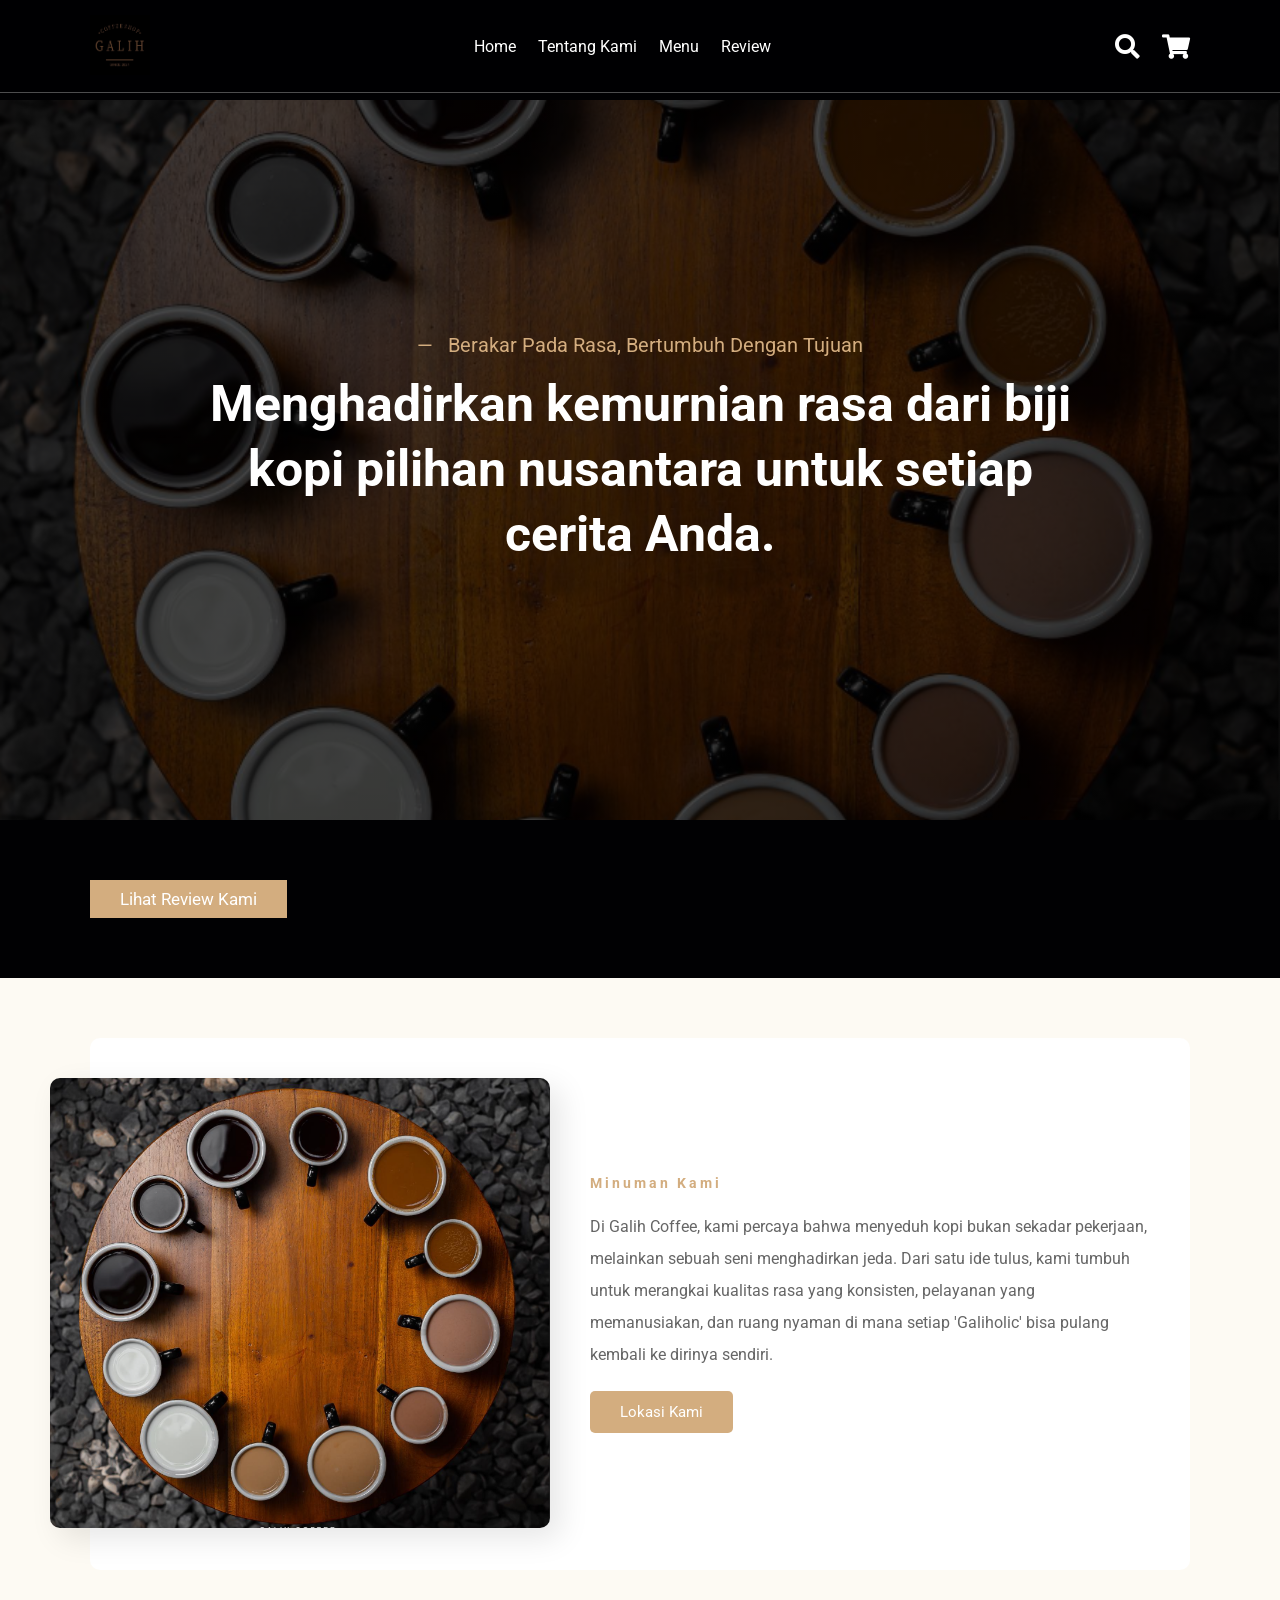
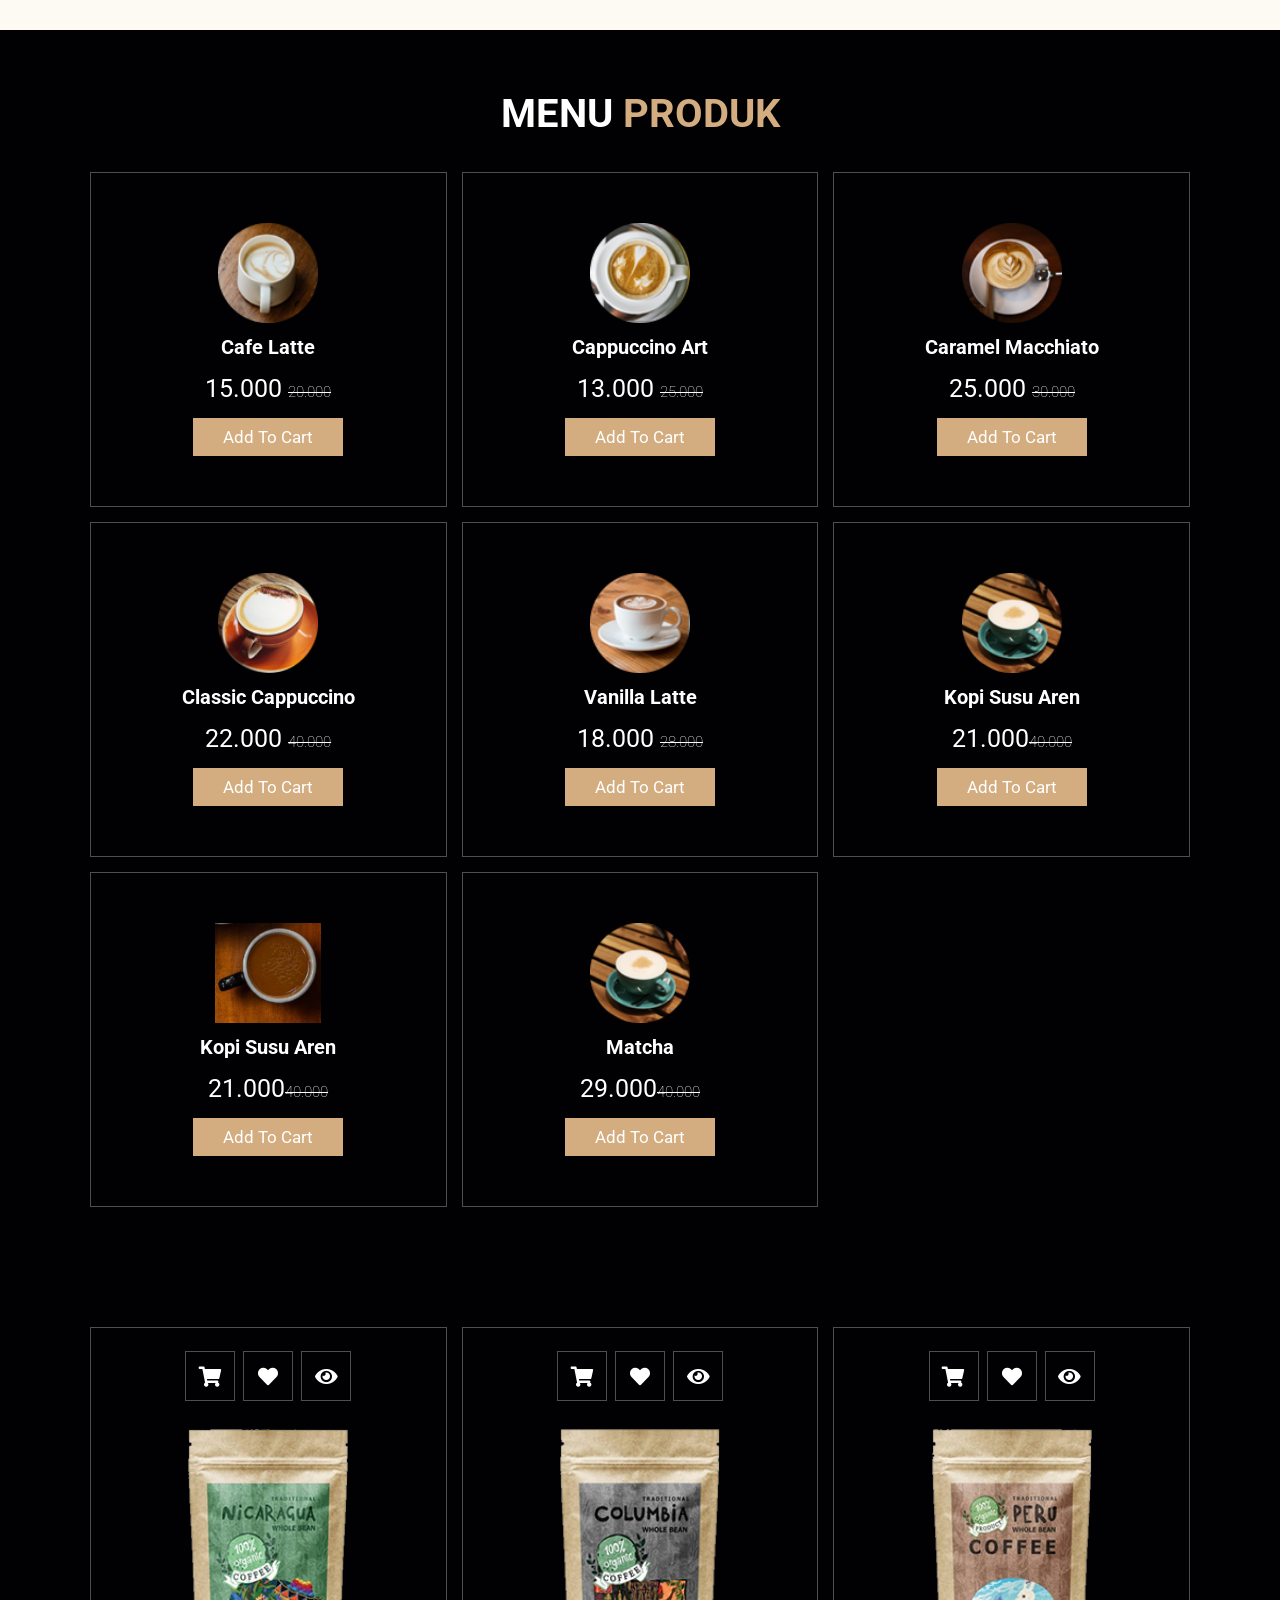
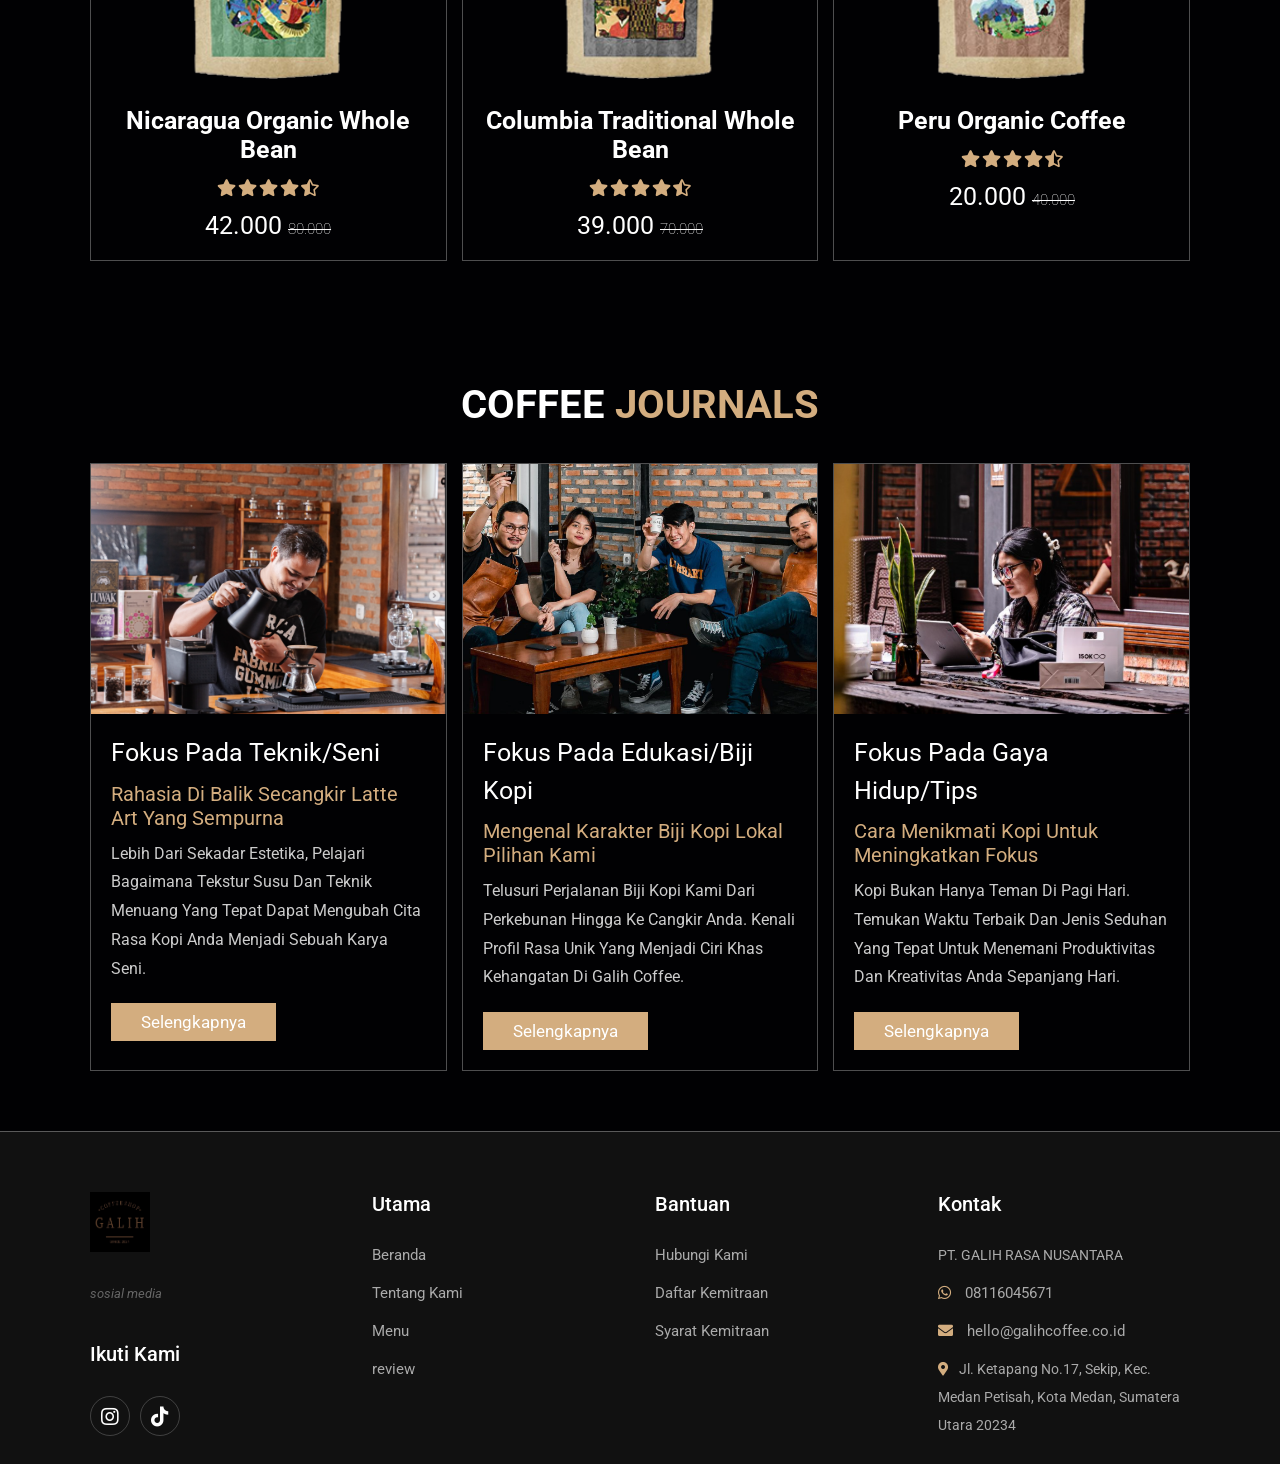
==== menu.html @ 654a6ebc "membuat website kopi galih" ====
<!doctype html>
<html lang="en">
<head>
    <meta charset="UTF-8" />
    <meta name="viewport" content="width=device-width, initial-scale=1.0" />
    <title>Menu Kami - Galih Coffee</title>
    <link rel="stylesheet" href="https://cdnjs.cloudflare.com/ajax/libs/font-awesome/5.15.4/css/all.min.css" />
    <link rel="stylesheet" href="css/style.css" />
</head>
<body>
    <header class="header">
        <a href="index.html" class="logo"><img src="img/menu/logo2.jpg" alt="" /></a>
        <nav class="navbar">
            <a href="index.html">Home</a>
            <a href="tentang-kami.html">Tentang kami</a>
            <a href="menu.html">menu</a>
            <a href="review.html">review</a>
        </nav>
      <div class="icons">
        <div class="fas fa-search" id="search-btn"></div>
        <div class="fas fa-shopping-cart" id="cart-btn"></div>
        <div class="fas fa-bars" id="menu-btn"></div>
      </div>

      <div class="search-form">
        <input type="search" id="search-box" placeholder="search here..." />
        <label for="search-box" class="fas fa-search"></label>
      </div>

      <div class="cart-items-container">
        <div class="cart-item">
          <span class="fas fa-times"></span>
          <img src="img/menu/menu-1.png" alt="" />
          <div class="content">
            <h3>Cafe Latte</h3>
            <div class="price">15.000</div>
          </div>
        </div>
        <div class="cart-item">
          <span class="fas fa-times"></span>
          <img src="img/menu/menu-2.png" alt="" />
          <div class="content">
            <h3>Cappuccino Art</h3>
            <div class="price">13.000</div>
          </div>
        </div>
        <div class="cart-item">
          <span class="fas fa-times"></span>
          <img src="img/menu/menu-3.png" alt="" />
          <div class="content">
            <h3>Caramel Macchiato</h3>
            <div class="price">25.000</div>
          </div>
        </div>
        <div class="cart-item">
          <span class="fas fa-times"></span>
          <img src="img/menu/menu-4.png" alt="" />
          <div class="content">
            <h3>Classic Cappuccino</h3>
            <div class="price">22.000</div>
          </div>
        </div>
        <a href="#" class="btn">checkout now</a>
      </div>
    </header>
    </header>
    

    <main style="padding-top: 10rem;">
      <section class="about-hero" style="background: linear-gradient(rgba(0,0,0,0.7), rgba(0,0,0,0.7)), url('img/menu/gambar9.png') no-repeat;">
      <div class="content">
      <h3 class="sub-heading"><span>—</span> Berakar pada Rasa, Bertumbuh dengan Tujuan</h3>
      <h1 class="main-heading">Menghadirkan kemurnian rasa dari biji kopi pilihan nusantara untuk setiap cerita Anda.</h1>
      </div>
      </section>
      <section class="about-philosophy" id="about">
          <a href="review.html" class="btn">lihat Review Kami</a>
      </section>
      <section class="see-goodness">
        <div class="row">
          <div class="image-container">
            <img src="img/menu/gambar9.png" alt="Our Story" />
          </div>

          <div class="content">
            <h3 class="story-title">Minuman kami</h3>
            <h1 class="main-title"></h1>
            <p>Di Galih Coffee, kami percaya bahwa menyeduh kopi bukan sekadar pekerjaan, melainkan sebuah seni menghadirkan jeda. Dari satu ide tulus, kami tumbuh untuk merangkai kualitas rasa yang konsisten, pelayanan yang memanusiakan, dan ruang nyaman di mana setiap 'Galiholic' bisa pulang kembali ke dirinya sendiri.</p>
            <a href="review.html" class="btn-clean">lokasi kami</a>
          </div>
        </div>
      </section>

    <section class="menu" id="menu">
        <h1 class="heading">menu <span>produk</span></h1>
        <div class="box-container"></div>
        <div class="box-container">
        <div class="box">
          <img src="img/menu/menu-1.png" alt="" />
          <h3>Cafe Latte</h3>
          <div class="price">15.000 <span>20.000</span></div>
          <a href="#" class="btn">add to cart</a>
        </div>

        <div class="box">
          <img src="img/menu/menu-2.png" alt="" />
          <h3>Cappuccino Art</h3>
          <div class="price">13.000 <span>25.000</span></div>
          <a href="#" class="btn">add to cart</a>
        </div>

        <div class="box">
          <img src="img/menu/menu-3.png" alt="" />
          <h3>Caramel Macchiato</h3>
          <div class="price">25.000 <span>30.000</span></div>
          <a href="#" class="btn">add to cart</a>
        </div>

        <div class="box">
          <img src="img/menu/menu-4.png" alt="" />
          <h3>Classic Cappuccino</h3>
          <div class="price">22.000 <span>40.000</span></div>
          <a href="#" class="btn">add to cart</a>
        </div>

        <div class="box">
          <img src="img/menu/menu-5.png" alt="" />
          <h3>Vanilla Latte</h3>
          <div class="price">18.000 <span>28.000</span></div>
          <a href="#" class="btn">add to cart</a>
        </div>

        <div class="box">
          <img src="img/menu/menu-6.png" alt="" />
          <h3>Kopi Susu Aren</h3>
          <div class="price">21.000<span>40.000</span></div>
          <a href="#" class="btn">add to cart</a>
        </div>

        <div class="box">
          <img src="img/menu/menu-7.png" alt="" />
          <h3>Kopi Susu Aren</h3>
          <div class="price">21.000<span>40.000</span></div>
          <a href="#" class="btn">add to cart</a>
        </div>

        <div class="box">
          <img src="img/menu/menu-6.png" alt="" />
          <h3>Matcha</h3>
          <div class="price">29.000<span>40.000</span></div>
          <a href="#" class="btn">add to cart</a>
        </div>
      </section>

      <section class="products" id="products">
            <div class="box-container"></div>
            <div class="box-container">
        <div class="box">
          <div class="icons">
            <a href="#" class="fas fa-shopping-cart"></a>
            <a href="#" class="fas fa-heart"></a>
            <a href="#" class="fas fa-eye"></a>
          </div>
          <div class="image">
            <img src="img/menu/product-1.png" alt="" />
          </div>
          <div class="content">
            <h3>Nicaragua Organic Whole Bean</h3>
            <div class="stars">
              <i class="fas fa-star"></i>
              <i class="fas fa-star"></i>
              <i class="fas fa-star"></i>
              <i class="fas fa-star"></i>
              <i class="fas fa-star-half-alt"></i>
            </div>
            <div class="price">42.000 <span>80.000</span></div>
          </div>
        </div>

        <div class="box">
          <div class="icons">
            <a href="#" class="fas fa-shopping-cart"></a>
            <a href="#" class="fas fa-heart"></a>
            <a href="#" class="fas fa-eye"></a>
          </div>
          <div class="image">
            <img src="img/menu/product-2.png" alt="" />
          </div>
          <div class="content">
            <h3>Columbia Traditional Whole Bean</h3>
            <div class="stars">
              <i class="fas fa-star"></i>
              <i class="fas fa-star"></i>
              <i class="fas fa-star"></i>
              <i class="fas fa-star"></i>
              <i class="fas fa-star-half-alt"></i>
            </div>
            <div class="price">39.000 <span>70.000</span></div>
          </div>
        </div>

        <div class="box">
          <div class="icons">
            <a href="#" class="fas fa-shopping-cart"></a>
            <a href="#" class="fas fa-heart"></a>
            <a href="#" class="fas fa-eye"></a>
          </div>
          <div class="image">
            <img src="img/menu/product-3.png" alt="" />
          </div>
          <div class="content">
            <h3>Peru Organic Coffee</h3>
            <div class="stars">
              <i class="fas fa-star"></i>
              <i class="fas fa-star"></i>
              <i class="fas fa-star"></i>
              <i class="fas fa-star"></i>
              <i class="fas fa-star-half-alt"></i>
            </div>
            <div class="price">20.000 <span>40.000</span></div>
          </div>
        </div>
      </div>        
    </section>

  <section class="blogs" id="blogs">
      <h1 class="heading">Coffee <span>Journals </span></h1>
      <div class="box-container">
        <div class="box">
          <div class="image">
            <img src="img/menu/blog-5.png" alt="" />
          </div>
          <div class="content">
            <a href="#" class="title">Fokus pada Teknik/Seni</a>
            <span>Rahasia di Balik Secangkir Latte Art yang Sempurna</span>
            <p>
              Lebih dari sekadar estetika, pelajari bagaimana tekstur susu dan teknik menuang yang
               tepat dapat mengubah cita rasa kopi Anda menjadi sebuah karya seni.</p>
            <a href="https://www.instagram.com/p/DBAhrgqvA8q/?utm_source=ig_web_copy_link&igsh=MzRlODBiNWFlZA==" class="btn">selengkapnya</a>
          </div>
        </div>

        <div class="box">
          <div class="image">
            <img src="img/menu/blog-4.png" alt="" />
          </div>
          <div class="content">
            <a href="#" class="title">Fokus pada Edukasi/Biji Kopi</a>
            <span>Mengenal Karakter Biji Kopi Lokal Pilihan Kami</span>
            <p>
             Telusuri perjalanan biji kopi kami dari perkebunan hingga ke cangkir Anda.
              Kenali profil rasa unik yang menjadi ciri khas kehangatan di Galih Coffee.</p>
            <a href="https://www.instagram.com/p/Ch9QhoRL3KX/?utm_source=ig_web_copy_link&igsh=MzRlODBiNWFlZA==" class="btn">selengkapnya</a>
          </div>
        </div>
        
        <div class="box">
          <div class="image">
            <img src="img/menu/blog-6.png" alt="" />
          </div>
          <div class="content">
            <a href="#" class="title">Fokus pada Gaya Hidup/Tips</a>
            <span>Cara Menikmati Kopi untuk Meningkatkan Fokus</span>
            <p>
              Kopi bukan hanya teman di pagi hari. Temukan waktu terbaik dan jenis seduhan yang 
              tepat untuk menemani produktivitas dan kreativitas Anda sepanjang hari.</p>
            <a href="https://www.instagram.com/p/DEZg0u7BRVT/?utm_source=ig_web_copy_link&igsh=MzRlODBiNWFlZA==" class="btn">selengkapnya</a>
          </div>
        </div>
      </div>
    </section>
    </main>

<footer class="footer-new">
    <div class="box-container">
        <div class="box main-info">
            <a href="index.html" class="logo">
                <img src="img/menu/logo2.jpg" alt="Logo">
            </a>
            <p class="tagline">sosial media</p>
            <h3>Ikuti Kami</h3>
            <div class="share">
                <a href="https://www.instagram.com/galihcoffee?utm_source=ig_web_button_share_sheet&igsh=ZDNlZDc0MzIxNw==" class="fab fa-instagram"></a>
                <a href="#" class="fab fa-tiktok"></a>
            </div>
        </div>

        <div class="box">
            <h3>Utama</h3>
            <a href="index.html">Beranda</a>
            <a href="tentang-kami.html">Tentang Kami</a>
            <a href="menu.html">Menu</a>
            <a href="review.html">review</a>
        </div>

        <div class="box">
            <h3>Bantuan</h3>
            <a href="#">Hubungi Kami</a>
            <a href="#">Daftar Kemitraan</a>
            <a href="#">Syarat Kemitraan</a>
        </div>

        <div class="box contact-info">
            <h3>Kontak</h3>
            <p>PT. GALIH RASA NUSANTARA</p>
            <a href="https://wa.me/6281128512545"><i class="fab fa-whatsapp"></i> 08116045671</a>
            <a href="mailto:hello@galihcoffee.co.id"><i class="fas fa-envelope"></i> hello@galihcoffee.co.id</a>
            <p><i class="fas fa-map-marker-alt"></i>Jl. Ketapang No.17, Sekip, Kec. Medan Petisah, Kota Medan, Sumatera Utara 20234</p>
        </div>
    </div>
    <script src="https://cdn.jsdelivr.net/npm/swiper@11/swiper-bundle.min.js"></script>
    <script src="js/script.js"></script>
</body>
</html>
---- css/style.css ----
@import url("https://fonts.googleapis.com/css2?family=Roboto:wght@100;300;400;500;700&display=swap");

:root {
  --main-color: #d3ad7f;
  --black: #13131a;
  --bg: #010103;
  --border: 0.1rem solid rgba(255, 255, 255, 0.3);
}

* {
  font-family: "Roboto", sans-serif;
  margin: 0;
  padding: 0;
  box-sizing: border-box;
  outline: none;
  border: none;
  text-decoration: none;
  text-transform: capitalize;
  transition: 0.2s linear;
}

html {
  font-size: 62.5%;
  overflow-x: hidden;
  scroll-padding-top: 9rem;
  scroll-behavior: smooth;
}

html::-webkit-scrollbar {
  width: 0.8rem;
}

html::-webkit-scrollbar-track {
  background: transparent;
}

html::-webkit-scrollbar-thumb {
  background: #fff;
  border-radius: 5rem;
}

body {
  background: var(--bg);
}

section {
  padding: 2rem 7%;
}

.heading {
  text-align: center;
  color: #fff;
  text-transform: uppercase;
  padding-bottom: 3.5rem;
  font-size: 4rem;
}

.heading span {
  color: var(--main-color);
  text-transform: uppercase;
}

.btn {
  margin-top: 1rem;
  display: inline-block;
  padding: 0.9rem 3rem;
  font-size: 1.7rem;
  color: #fff;
  background: var(--main-color);
  cursor: pointer;
}

.btn:hover {
  letter-spacing: 0.2rem;
}

.header {
  background: var(--bg);
  display: flex;
  align-items: center;
  justify-content: space-between;
  padding: 1.5rem 7%;
  border-bottom: var(--border);
  position: fixed;
  top: 0;
  left: 0;
  right: 0;
  z-index: 1000;
}

.header .logo img {
  height: 6rem;
}

.header .navbar a {
  margin: 0 1rem;
  font-size: 1.6rem;
  color: #fff;
}

.header .navbar a:hover {
  color: var(--main-color);
  border-bottom: 0.1rem solid var(--main-color);
  padding-bottom: 0.5rem;
}

.header .icons div {
  color: #fff;
  cursor: pointer;
  font-size: 2.5rem;
  margin-left: 2rem;
}

.header .icons div:hover {
  color: var(--main-color);
}

#menu-btn {
  display: none;
}


.header {
    background: var(--bg);
    display: flex;
    align-items: center;
    justify-content: space-between;
    padding: 1.5rem 7%;
    border-bottom: var(--border);
    position: fixed;
    top: 0;
    left: 0;
    right: 0;
    z-index: 1000;
    transition: top 0.4s ease-in-out;
    backdrop-filter: blur(10px); 
    background: rgba(1, 1, 3, 0.8); 
  }

.header.hide {
    top: -12rem; 
}

.header .search-form {
  position: absolute;
  top: 115%;
  right: 7%;
  background: #fff;
  width: 50rem;
  height: 5rem;
  display: flex;
  align-items: center;
  transform: scaleY(0);
  transform-origin: top;
}


.header .search-form.active {
  transform: scaleY(1);
}

.header .search-form input {
  height: 100%;
  width: 100%;
  font-size: 1.6rem;
  color: var(--black);
  padding: 1rem;
  text-transform: none;
}

.header .search-form label {
  cursor: pointer;
  font-size: 2.2rem;
  margin-right: 1.5rem;
  color: var(--black);
}

.header .search-form label:hover {
  color: var(--main-color);
}

.header .cart-items-container {
  position: absolute;
  top: 100%;
  right: -100%;
  height: calc(100vh - 9.5rem);
  width: 35rem;
  background: #fff;
  padding: 0 1.5rem;
}

.header .cart-items-container.active {
  right: 0;
}

.header .cart-items-container .cart-item {
  position: relative;
  margin: 2rem 0;
  display: flex;
  align-items: center;
  gap: 1.5rem;
}

.header .cart-items-container .cart-item .fa-times {
  position: absolute;
  top: 1rem;
  right: 1rem;
  font-size: 2rem;
  cursor: pointer;
  color: var(--black);
}

.header .cart-items-container .cart-item .fa-times:hover {
  color: var(--main-color);
}

.header .cart-items-container .cart-item img {
  height: 7rem;
}

.header .cart-items-container .cart-item .content h3 {
  font-size: 2rem;
  color: var(--black);
  padding-bottom: 0.5rem;
}

.header .cart-items-container .cart-item .content .price {
  font-size: 1.5rem;
  color: var(--main-color);
}

.header .cart-items-container .btn {
  width: 100%;
  text-align: center;
}

.home {
  min-height: 50vh;
  display: flex;
  align-items: center;
  background: url(../img/menu/home-img.jpeg) no-repeat;
  background-size: cover;
  background-position: center;
}


.home {
    padding: 0;
}

.home .slide {
    min-height: 100vh;
    display: flex;
    align-items: center;
    background-size: cover !important;
    background-position: center !important;
    padding: 2rem 7%;
}

/* Pengaturan Slider Home */
.home {
  padding: 0;
}

.home .home-slider .slide {
  min-height: 100vh;
  display: flex;
  align-items: center;
  background-size: cover !important;
  background-position: center !important;
  padding: 2rem 7%;
}

.home .home-slider .slide .content {
  max-width: 80rem;
}

.home .home-slider .slide .content h3 {
  font-size: 3rem;
  color: #fff;
  text-transform: uppercase;
}

.home .home-slider .slide .content p {
  font-size: 2rem;
  color: #eee;
  padding: 1rem 0;
  line-height: 1.8;
}

/* Mengatur warna dot navigasi di bawah agar terlihat */
.swiper-pagination-bullet {
  background: #fff;
  height: 1.5rem;
  width: 1.5rem;
}

.swiper-pagination-bullet-active {
  background: var(--main-color);
}


.home .slide .content {
    max-width: 60rem;
}

/* Mengatur warna dot navigasi agar sesuai tema emas kamu */
.swiper-pagination-bullet {
    background: #fff;
    opacity: 1;
}
.swiper-pagination-bullet-active {
    background: var(--main-color);
}


.home .content {
  max-width: 60rem;
}

.home .content h3 {
  font-size: 6rem;
  text-transform: uppercase;
  color: #fff;
}

.home .content p {
  font-size: 2rem;
  font-weight: lighter;
  line-height: 1.8;
  padding: 1rem 0;
  color: #eee;
}

.about .row {
  display: flex;
  align-items: center;
  background: var(--black);
  flex-wrap: wrap;
}

.about .row .image {
  flex: 1 1 45rem;
}

/* --- Tambahan Gaya untuk Halaman Tentang Kami (Hero Section) --- */

.about-hero {
    min-height: 80vh; 
    display: flex;
    align-items: center;
    justify-content: center;
    text-align: center;
    background-size: cover !important;
    background-position: center !important; 
    padding: 0 7%;
}

.about-hero .content {
    max-width: 90rem; 
}

.about-hero .content .sub-heading {
    font-size: 2rem;
    color: var(--main-color); 
    text-transform: capitalize;
    font-weight: 400;
    margin-bottom: 1.5rem;
}

.about-hero .content .sub-heading span {
    margin-right: 1rem;
}

.about-hero .content .main-heading {
    font-size: 5rem;
    color: #fff;
    line-height: 1.3;
    text-transform: none; 
    font-weight: 700;
}

/* Penyesuaian agar section filosofi di bawahnya tidak terlalu mepet header */
.about-philosophy {
    padding-top: 5rem;
}

/* --- Responsif untuk HP --- */
@media (max-width: 768px) {
    .about-hero {
        min-height: 60vh;
    }
    
    .about-hero .content .main-heading {
        font-size: 3.5rem;
    }
}

.about .row .image img {
  width: 100%;
}
.about .row .content {
  flex: 1 1 45rem;
  padding: 2rem;
}

.about .row .content h3 {
  font-size: 3rem;
  color: #fff;
}

.about .row .content p {
  font-size: 1.6rem;
  color: #ccc;
  padding: 1rem 0;
  line-height: 1.8;
}

.menu .box-container {
  display: grid;
  grid-template-columns: repeat(auto-fit, minmax(30rem, 1fr));
  gap: 1.5rem;
}

.menu .box-container .box {
  padding: 5rem;
  text-align: center;
  border: var(--border);
}

.menu .box-container .box img {
  height: 10rem;
}

.menu .box-container .box h3 {
  color: #fff;
  font-size: 2rem;
  padding: 1rem 0;
}

.menu .box-container .box .price {
  color: #fff;
  font-size: 2.5rem;
  padding: 0.5rem 0;
}

.menu .box-container .box .price span {
  font-size: 1.5rem;
  text-decoration: line-through;
  font-weight: lighter;
}

.menu .box-container .box:hover {
  background: #fff;
}

.menu .box-container .box:hover > * {
  color: var(--black);
}

.products .box-container {
  display: grid;
  grid-template-columns: repeat(auto-fit, minmax(30rem, 1fr));
  gap: 1.5rem;
}

.products .box-container .box {
  text-align: center;
  border: var(--border);
  padding: 2rem;
}

.products .box-container .box .icons a {
  height: 5rem;
  width: 5rem;
  line-height: 5rem;
  font-size: 2rem;
  border: var(--border);
  color: #fff;
  margin: 0.3rem;
}

.products .box-container .box .icons a:hover {
  background: var(--main-color);
}

.products .box-container .box .image {
  padding: 2.5rem 0;
}

.products .box-container .box .image img {
  height: 25rem;
}

.products .box-container .box .content h3 {
  color: #fff;
  font-size: 2.5rem;
}

.products .box-container .box .content .stars {
  padding: 1.5rem;
}

.products .box-container .box .content .stars i {
  font-size: 1.7rem;
  color: var(--main-color);
}

.products .box-container .box .content .price {
  color: #fff;
  font-size: 2.5rem;
}

.products .box-container .box .content .price span {
  text-decoration: line-through;
  font-weight: lighter;
  font-size: 1.5rem;
}

.review .box-container {
  display: grid;
  grid-template-columns: repeat(auto-fit, minmax(30rem, 1fr));
  gap: 1.5rem;
}

.review .box-container .box {
  border: var(--border);
  text-align: center;
  padding: 3rem 2rem;
}

.review .box-container .box p {
  font-size: 1.5rem;
  line-height: 1.8;
  color: #ccc;
  padding: 2rem 0;
}

.review .box-container .box .user {
  height: 7rem;
  width: 7rem;
  border-radius: 50%;
  object-fit: cover;
}

.review .box-container .box h3 {
  padding: 1rem 0;
  font-size: 2rem;
  color: #fff;
}

.review .box-container .box .stars i {
  font-size: 1.5rem;
  color: var(--main-color);
}

.contact .row {
  display: flex;
  background: var(--black);
  flex-wrap: wrap;
  gap: 1rem;
}

.contact .row .map {
  flex: 1 1 45rem;
  width: 100%;
  object-fit: cover;
}

.contact .row form {
  flex: 1 1 45rem;
  padding: 5rem 2rem;
  text-align: center;
}

.contact .row form h3 {
  text-transform: uppercase;
  font-size: 3.5rem;
  color: #fff;
}

.contact .row form .inputBox {
  display: flex;
  align-items: center;
  margin-top: 2rem;
  margin-bottom: 2rem;
  background: var(--bg);
  border: var(--border);
}

.contact .row form .inputBox span {
  color: #fff;
  font-size: 2rem;
  padding-left: 2rem;
}

.contact .row form .inputBox input {
  width: 100%;
  padding: 2rem;
  font-size: 1.7rem;
  color: #fff;
  text-transform: none;
  background: none;
}

.blogs .box-container {
  display: grid;
  grid-template-columns: repeat(auto-fit, minmax(30rem, 1fr));
  gap: 1.5rem;
}

.blogs .box-container .box {
  border: var(--border);
}

.blogs .box-container .box .image {
  height: 25rem;
  overflow: hidden;
  width: 100%;
}

.blogs .box-container .box .image img {
  height: 100%;
  object-fit: cover;
  width: 100%;
}

.blogs .box-container .box:hover .image img {
  transform: scale(1.2);
}

.blogs .box-container .box .content {
  padding: 2rem;
}

.blogs .box-container .box .content .title {
  font-size: 2.5rem;
  line-height: 1.5;
  color: #fff;
}

.blogs .box-container .box .content .title:hover {
  color: var(--main-color);
}

.blogs .box-container .box .content span {
  color: var(--main-color);
  display: block;
  padding-top: 1rem;
  font-size: 2rem;
}

.blogs .box-container .box .content p {
  font-size: 1.6rem;
  line-height: 1.8;
  color: #ccc;
  padding: 1rem 0;
}

.footer {
  background: var(--black);
  text-align: center;
}
/* --- Footer Baru Galih Coffee --- */

.footer-new {
  background: #111; 
  padding: 5rem 7% 2rem;
  border-top: 0.1rem solid rgba(255, 255, 255, 0.1);
}

.footer-new .box-container {
  display: grid;
  grid-template-columns: repeat(auto-fit, minmax(20rem, 1fr)); 
  gap: 3rem;
  align-items: start;
}

/* Styling Judul Kolom */
.footer-new .box h3 {
  font-size: 2rem;
  color: #fff;
  padding: 1rem 0 2rem;
  text-transform: capitalize;
  font-weight: 500;
}

/* Styling Link Navigasi */
.footer-new .box a {
  display: block;
  font-size: 1.5rem;
  color: #aaa; 
  padding: 1rem 0;
  text-transform: none; 
  transition: 0.3s ease;
}

.footer-new .box a:hover {
  color: var(--main-color);
  padding-left: 0.5rem; 
}

/* Styling Teks Paragraf */
.footer-new .box p {
  font-size: 1.4rem;
  color: #aaa;
  line-height: 2;
  padding: 0.5rem 0;
  text-transform: none;
}

/* Bagian Logo & Social Media */
.footer-new .main-info .logo img {
  height: 6rem;
  margin-bottom: 1rem;
}

.footer-new .main-info .tagline {
  font-style: italic;
  margin-bottom: 2rem;
  color: #666;
  font-size: 1.3rem;
}

.footer-new .main-info .share {
  display: flex;
  gap: 1rem;
  margin-top: 1rem;
}

.footer-new .main-info .share a {
  height: 4rem;
  width: 4rem;
  line-height: 4rem;
  font-size: 2rem;
  color: #fff;
  border: 0.1rem solid rgba(255, 255, 255, 0.2);
  text-align: center;
  border-radius: 50%;
  padding: 0; 
}

.footer-new .main-info .share a:hover {
  background: var(--main-color);
  border-color: var(--main-color);
  color: #fff;
  padding-left: 0; 
}

/* Info Kontak */
.footer-new .contact-info i {
  color: var(--main-color);
  margin-right: 1rem;
}

/* Bagian Credit/Copyright */
.footer-new .credit {
  text-align: center;
  margin-top: 5rem;
  padding-top: 2.5rem;
  border-top: 0.1rem solid rgba(255, 255, 255, 0.05);
  font-size: 1.6rem;
  color: #fff;
  font-weight: 300;
}

.footer-new .credit span {
  color: var(--main-color);
}

/* --- Responsif untuk HP --- */
@media (max-width: 768px) {
  .footer-new {
    text-align: left;
  }
  
  .footer-new .box-container {
    grid-template-columns: 1fr; 
    gap: 2rem;
  }

  .footer-new .main-info .share {
    justify-content: flex-start;
  }
}

.footer .share {
  padding: 1rem 0;
}

.footer .share a {
  height: 5rem;
  width: 5rem;
  line-height: 5rem;
  font-size: 2rem;
  color: #fff;
  border: var(--border);
  margin: 0.3rem;
  border-radius: 50%;
}

.footer .share a:hover {
  background-color: var(--main-color);
}

.footer .links {
  display: flex;
  justify-content: center;
  flex-wrap: wrap;
  padding: 2rem 0;
  gap: 1rem;
}

.footer .links a {
  padding: 0.7rem 2rem;
  color: #fff;
  border: var(--border);
  font-size: 2rem;
}

.footer .links a:hover {
  background: var(--main-color);
}

.footer .credit {
  font-size: 2rem;
  color: #fff;
  font-weight: lighter;
  padding: 1.5rem;
}

.footer .credit span {
  color: var(--main-color);
}


.footer-new {
    background: #111;
    padding: 5rem 7% 2rem;
    border-top: var(--border);
}

.footer-new .box-container {
    display: grid;
    grid-template-columns: repeat(auto-fit, minmax(20rem, 1fr));
    gap: 3rem;
}



/* Styling Galeri Behind the Brew */
.behind-brew .gallery {
    display: grid;
    grid-template-columns: repeat(auto-fit, minmax(20rem, 1fr));
    gap: 1.5rem;
}

.behind-brew .gallery .gallery-item {
    position: relative;
    overflow: hidden;
    display: block;
    height: 25rem;
    border-radius: 0.5rem;
}

.behind-brew .gallery .gallery-item img {
    width: 100%;
    height: 100%;
    object-fit: cover;
    transition: transform 0.3s ease;
}

/* Efek Overlay Ikon Instagram saat di-hover */
.behind-brew .gallery .gallery-item .overlay {
    position: absolute;
    top: 0; left: 0;
    width: 100%; height: 100%;
    background: rgba(0, 0, 0, 0.4);
    display: flex;
    align-items: center;
    justify-content: center;
    opacity: 0;
    transition: 0.3s;
}

.behind-brew .gallery .gallery-item .overlay i {
    color: #fff;
    font-size: 4rem;
}

.behind-brew .gallery .gallery-item:hover .overlay {
    opacity: 1;
}

.behind-brew .gallery .gallery-item:hover img {
    transform: scale(1.1);
}

/* --- Styling Cerita Kami (About Page) --- */
.our-story {
    padding: 8rem 7%;
    background: #fff; 
}

.our-story .story-container {
    display: flex;
    justify-content: space-between;
    align-items: flex-start;
    gap: 5rem;
    max-width: 1200px;
    margin: 0 auto;
}

.our-story .story-title {
    flex: 1;
}

.our-story .story-title .label {
    color: var(--main-color);
    font-size: 1.4rem;
    font-weight: 600;
    letter-spacing: 2px;
}

.our-story .story-title h2 {
    font-size: 4rem;
    color: #13131a;
    margin-top: 1.5rem;
    text-transform: none; 
}

.our-story .story-text {
    flex: 1.5;
}

.our-story .story-text p {
    font-size: 1.8rem;
    color: #444;
    line-height: 1.8;
    text-align: justify;
    text-transform: none;
}


/* Responsif untuk layar HP */
@media (max-width: 768px) {
    .our-story .story-container {
        flex-direction: column;
        gap: 2rem;
    }
    
    .our-story .story-title h2 {
        font-size: 3rem;
    }
}


/* media queries  */
@media (max-width: 991px) {
  html {
    font-size: 55%;
  }

  .header {
    padding: 1.5rem 2rem;
  }

  section {
    padding: 2rem;
  }
}

@media (max-width: 768px) {
  #menu-btn {
    display: inline-block;
  }

  .header .navbar {
    position: absolute;
    top: 100%;
    right: -100%;
    background: #fff;
    width: 30rem;
    height: calc(100vh - 9.5rem);
  }

  .header .navbar.active {
    right: 0;
  }

  .header .navbar a {
    color: var(--black);
    display: block;
    margin: 1.5rem;
    padding: 0.5rem;
    font-size: 2rem;
  }

  .header .search-form {
    width: 90%;
    right: 2rem;
  }

  .home {
    background-position: left;
    justify-content: center;
    text-align: center;
  }

  .home .content h3 {
    font-size: 4.5rem;
  }

  .home .content p {
    font-size: 1.5rem;
  }
}

@media (max-width: 450px) {
  html {
    font-size: 50%;
  }
}



section {
    padding: 6rem 7%;
}

.sub-heading {
    text-align: center;
    font-size: 1.6rem;
    color: #aaa;
    margin-top: -2rem;
    margin-bottom: 4rem;
    text-transform: none;
}


.see-goodness {
    background: #fdfaf3; 
}

.see-goodness .row {
    display: flex;
    align-items: center;
    background: #fff;
    padding: 4rem;
    position: relative;
    border-radius: 1rem;
}

.see-goodness .image-container {
    flex: 1 1 40rem;
    margin-left: -8rem; 
}

.see-goodness .image-container img {
    width: 100%;
    height: 45rem;
    object-fit: cover;
    border-radius: 1rem;
    box-shadow: 10px 10px 30px rgba(0,0,0,0.1);
}

.see-goodness .content {
    flex: 1 1 50rem;
    padding-left: 4rem;
}

.see-goodness .content .story-title {
    font-size: 1.4rem;
    color: var(--main-color);
    letter-spacing: 0.3rem;
}

.see-goodness .content .main-title {
    font-size: 4.5rem;
    color: var(--black);
    padding: 1rem 0;
    text-transform: none;
}

.see-goodness .content p {
    font-size: 1.6rem;
    color: #666;
    line-height: 2;
    text-transform: none;
    margin-bottom: 2rem;
}

.btn-clean {
    display: inline-block;
    padding: 1.2rem 3rem;
    background: var(--main-color);
    color: #fff;
    font-size: 1.5rem;
    border-radius: 0.5rem;
}


.special .box-container {
    display: grid;
    grid-template-columns: repeat(auto-fit, minmax(30rem, 1fr));
    gap: 2rem;
}

.special .box-container .box img {
    width: 100%;
    border-radius: 1rem;
    transition: 0.3s;
}

.special .box-container .box img:hover {
    transform: translateY(-1rem);
}


.news .title-row {
    display: flex;
    justify-content: space-between;
    align-items: center;
    margin-bottom: 3rem;
}

.news .see-all {
    font-size: 1.6rem;
    color: var(--main-color);
    font-weight: 500;
}

.news .box-container {
    display: grid;
    grid-template-columns: repeat(auto-fit, minmax(30rem, 1fr));
    gap: 2.5rem;
}

.news .box {
    background: var(--black);
    padding: 2rem;
    border-radius: 1rem;
    border: var(--border);
}

.news .box img {
    width: 100%;
    height: 20rem;
    object-fit: cover;
    border-radius: 0.5rem;
    margin-bottom: 1.5rem;
}

.news .box h3 {
    font-size: 2rem;
    color: #fff;
    text-transform: none;
}

.news .box p {
    font-size: 1.4rem;
    color: #ccc;
    padding: 1rem 0;
    line-height: 1.8;
}

.btn-news {
    font-size: 1.4rem;
    color: var(--main-color);
    font-weight: bold;
}


.behind-brew .gallery {
    display: grid;
    grid-template-columns: repeat(auto-fit, minmax(20rem, 1fr));
    gap: 1.5rem;
}

.behind-brew .gallery img {
    width: 100%;
    height: 25rem;
    object-fit: cover;
    border-radius: 0.5rem;
    filter: grayscale(20%);
}

.behind-brew .gallery img:hover {
    filter: grayscale(0%);
    transform: scale(1.02);
}

/* --- Responsif Mobile --- */
@media (max-width: 991px) {
    .see-goodness .row {
        flex-direction: column;
        padding: 2rem;
    }
    .see-goodness .image-container {
        margin-left: 0;
        margin-bottom: 3rem;
    }
    .see-goodness .content {
        padding-left: 0;
        text-align: center;
    }
    .news .title-row {
        flex-direction: column;
        gap: 1rem;
    }
}
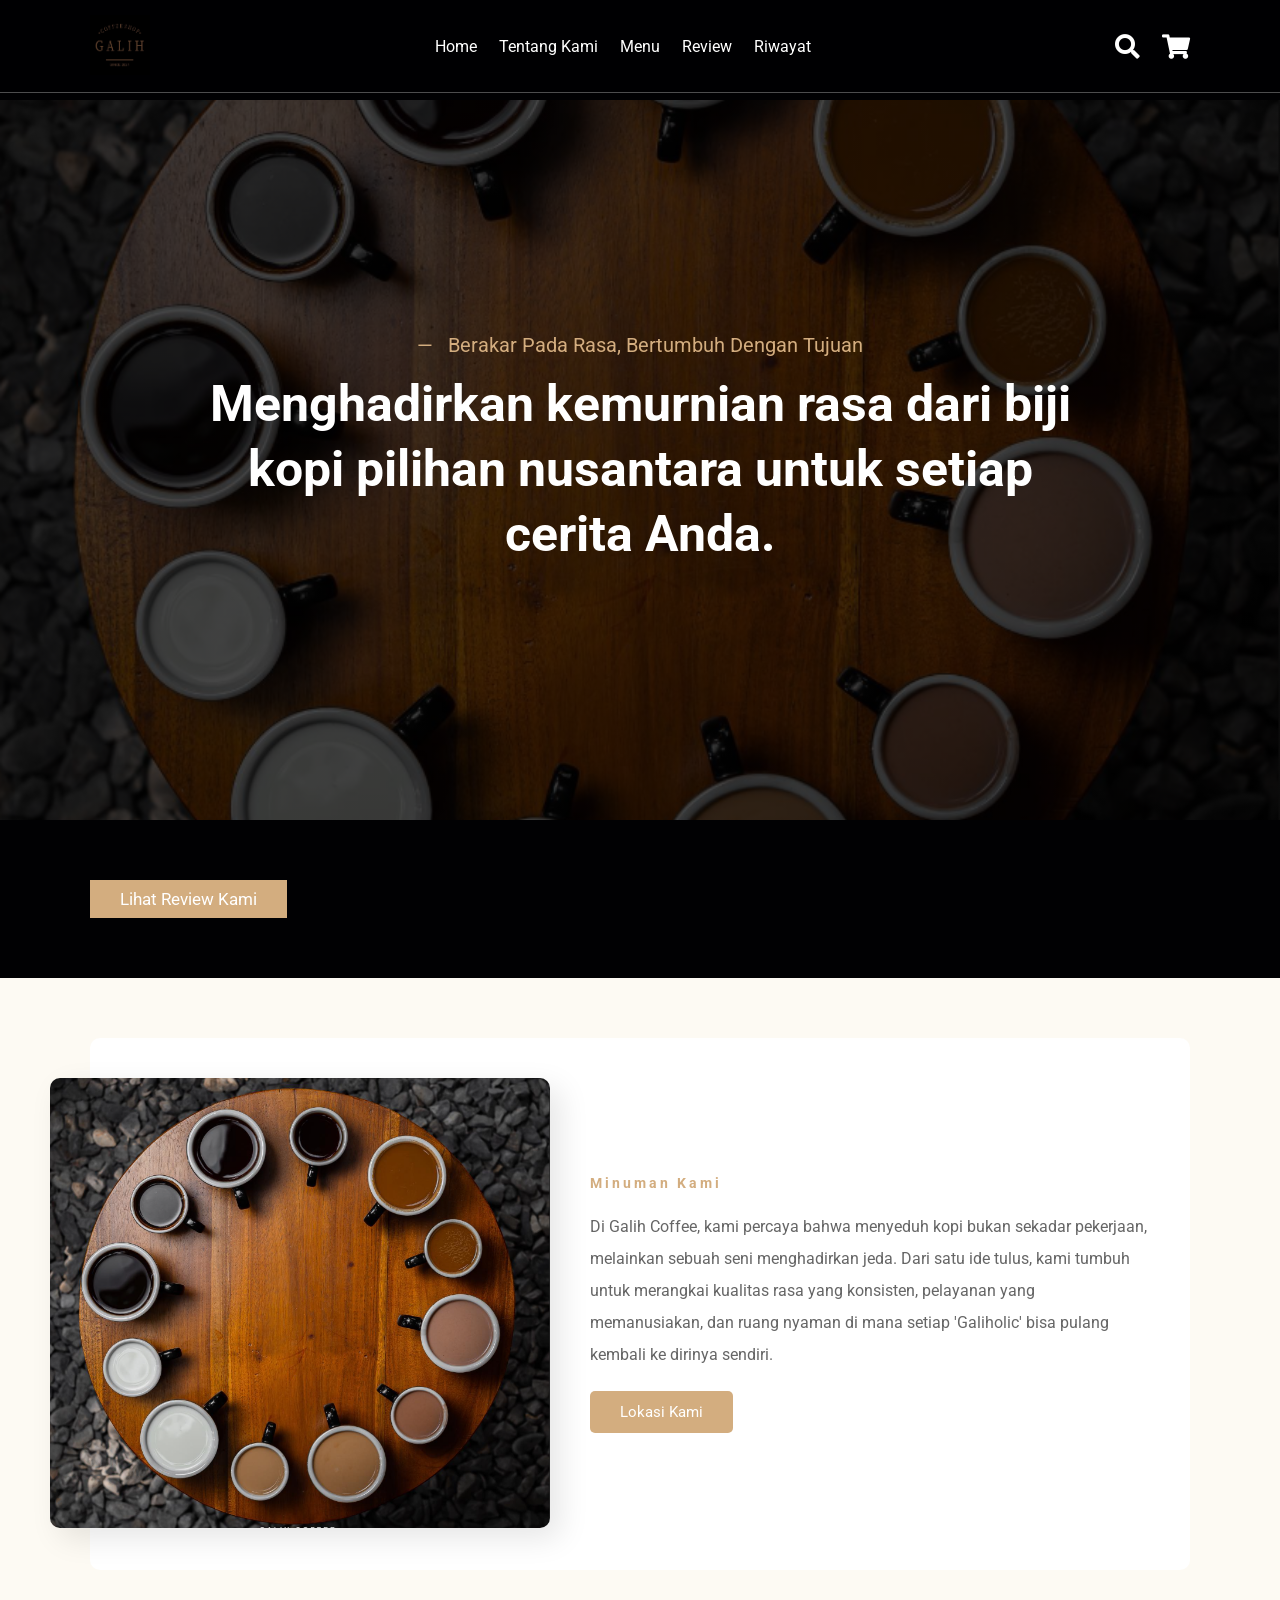
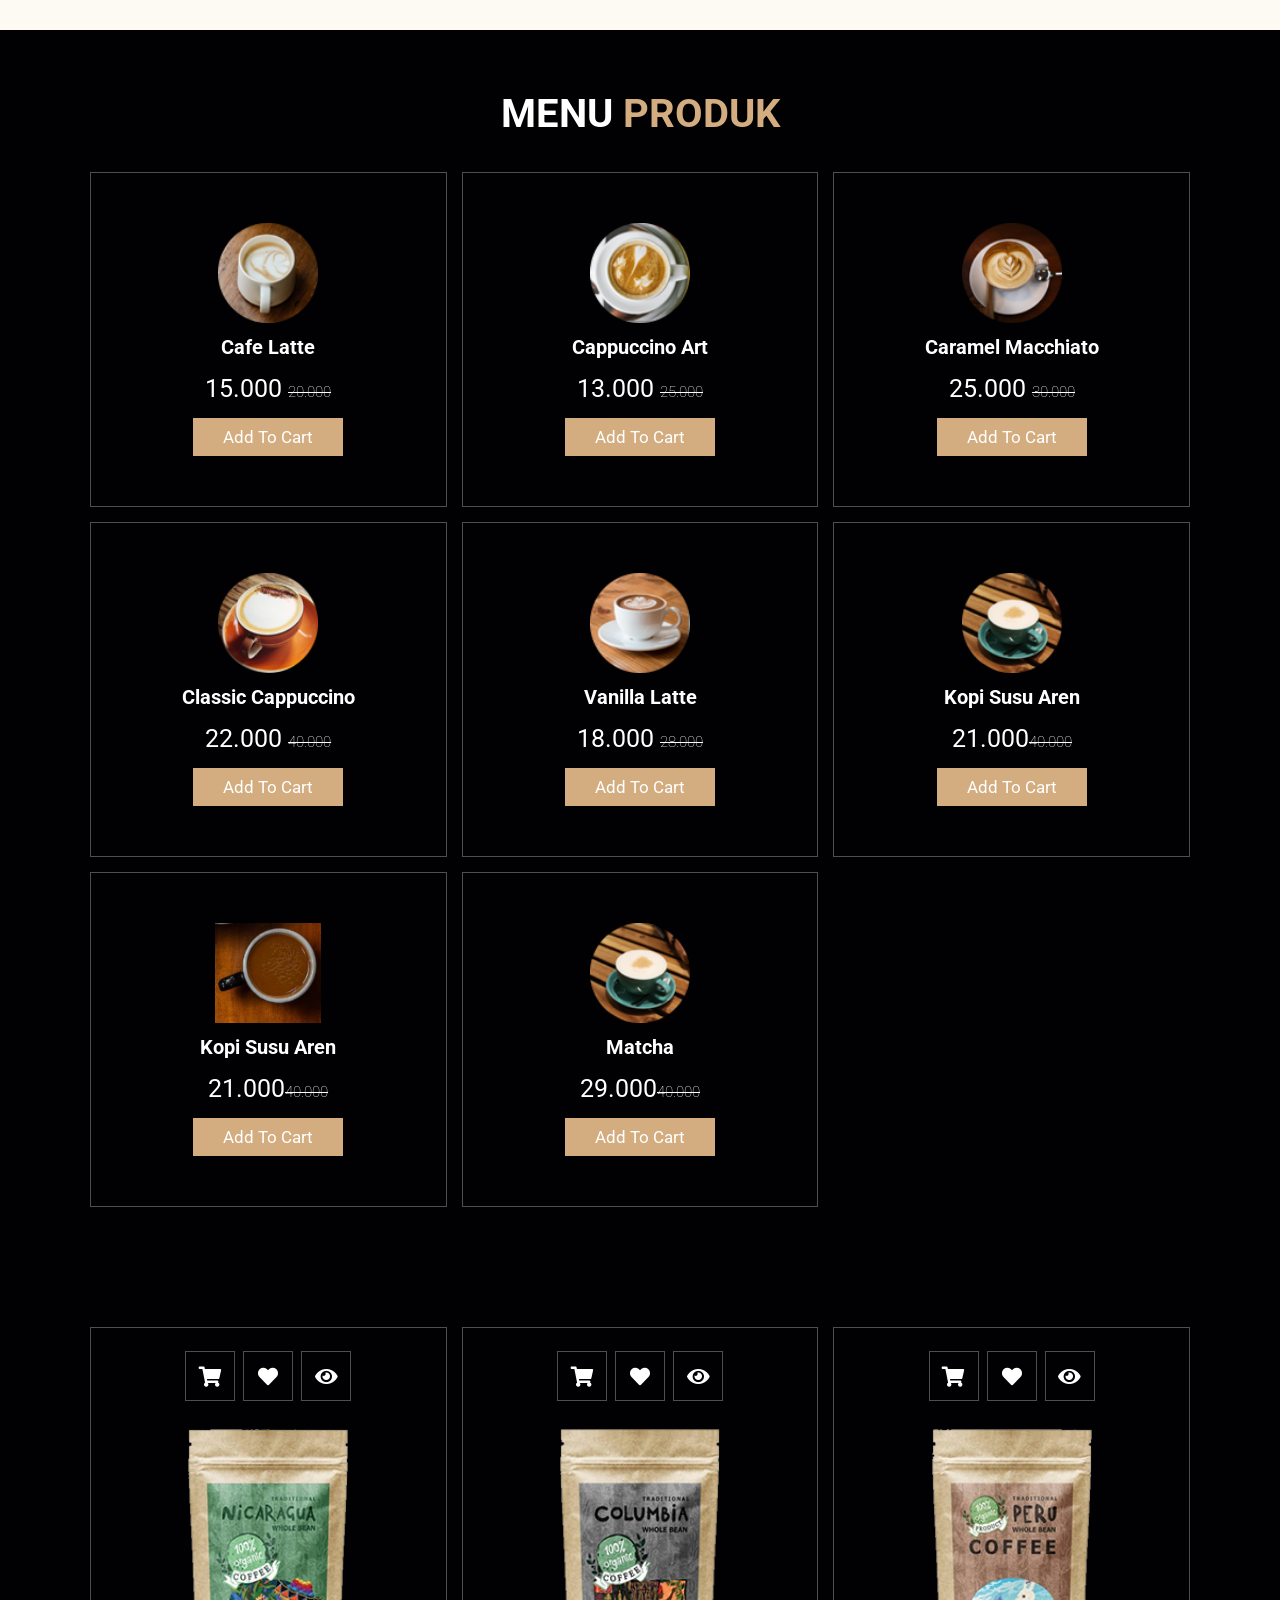
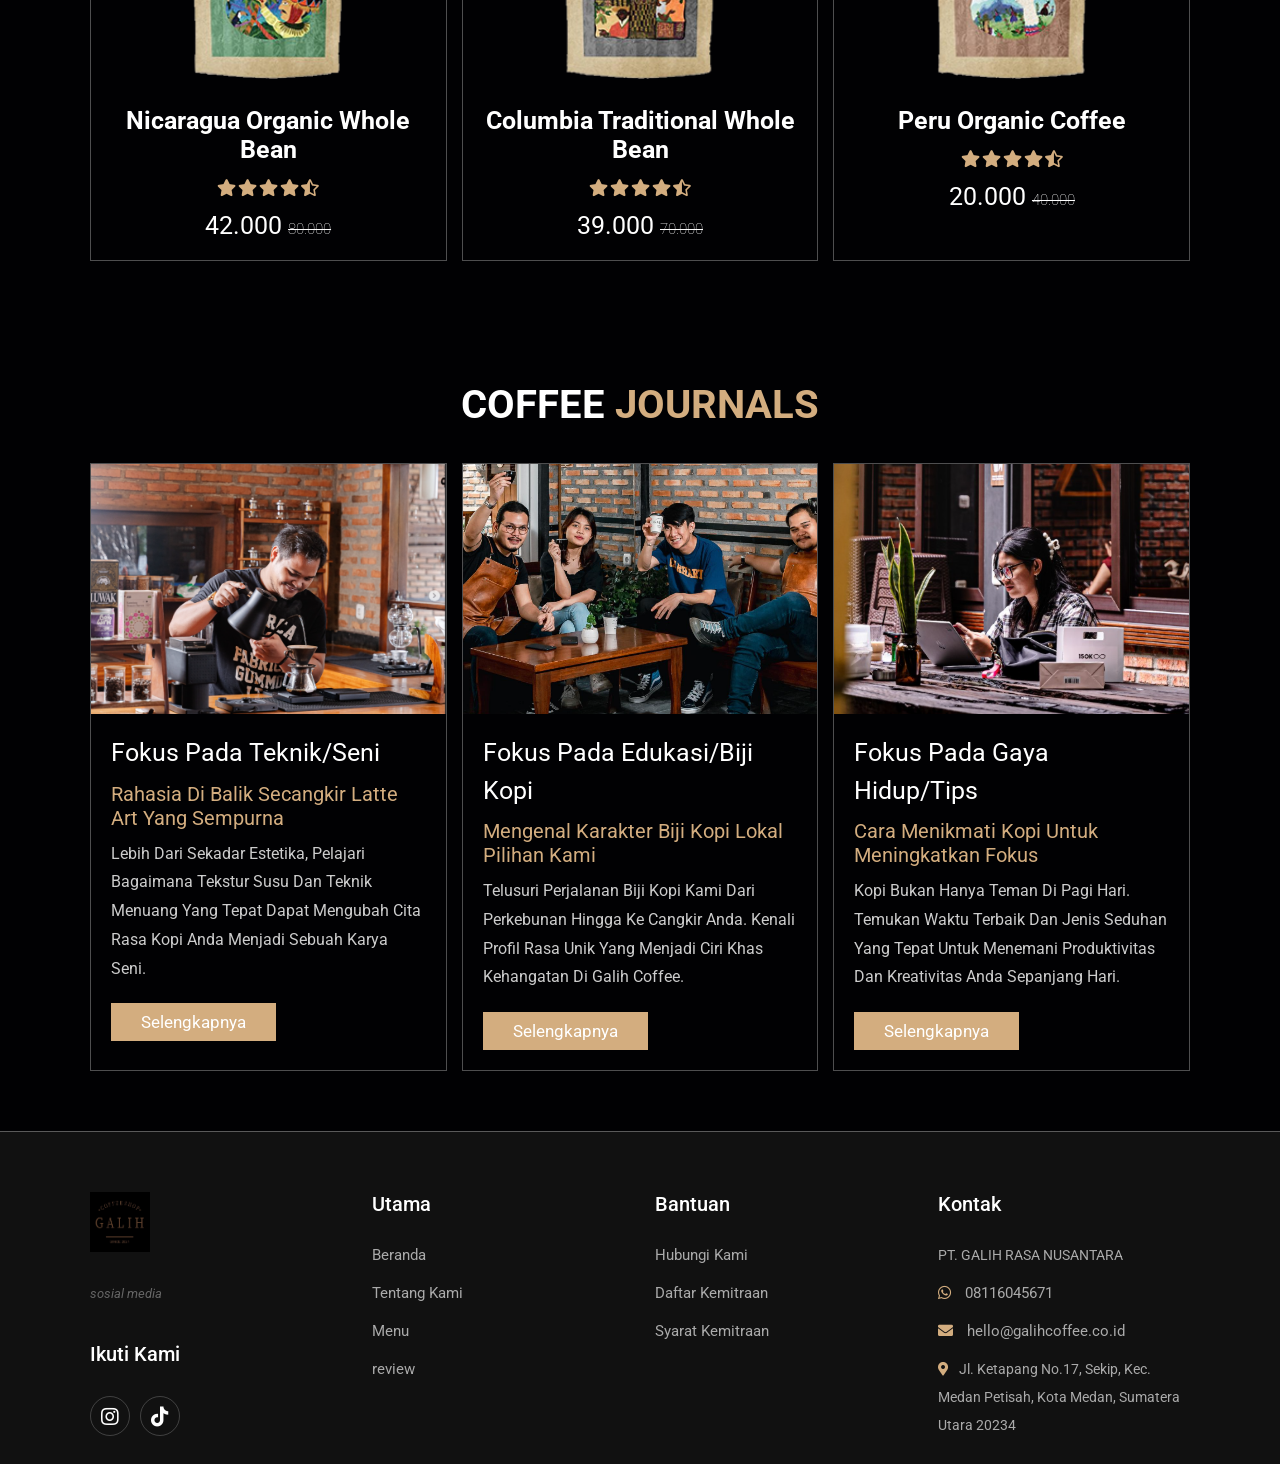
==== commit bd27da27: "menambah kan riwayathtml" ====
--- a/menu.html
+++ b/menu.html
@@ -15,6 +15,7 @@
             <a href="tentang-kami.html">Tentang kami</a>
             <a href="menu.html">menu</a>
             <a href="review.html">review</a>
+            <a href="riwayat.html">riwayat</a>
         </nav>
       <div class="icons">
         <div class="fas fa-search" id="search-btn"></div>
--- a/css/style.css
+++ b/css/style.css
@@ -1191,7 +1191,7 @@
 }
 
 /* --- Responsif Mobile --- */
-@media (max-width: 991px) {
+@media (max-width: 320px) {
     .see-goodness .row {
         flex-direction: column;
         padding: 2rem;
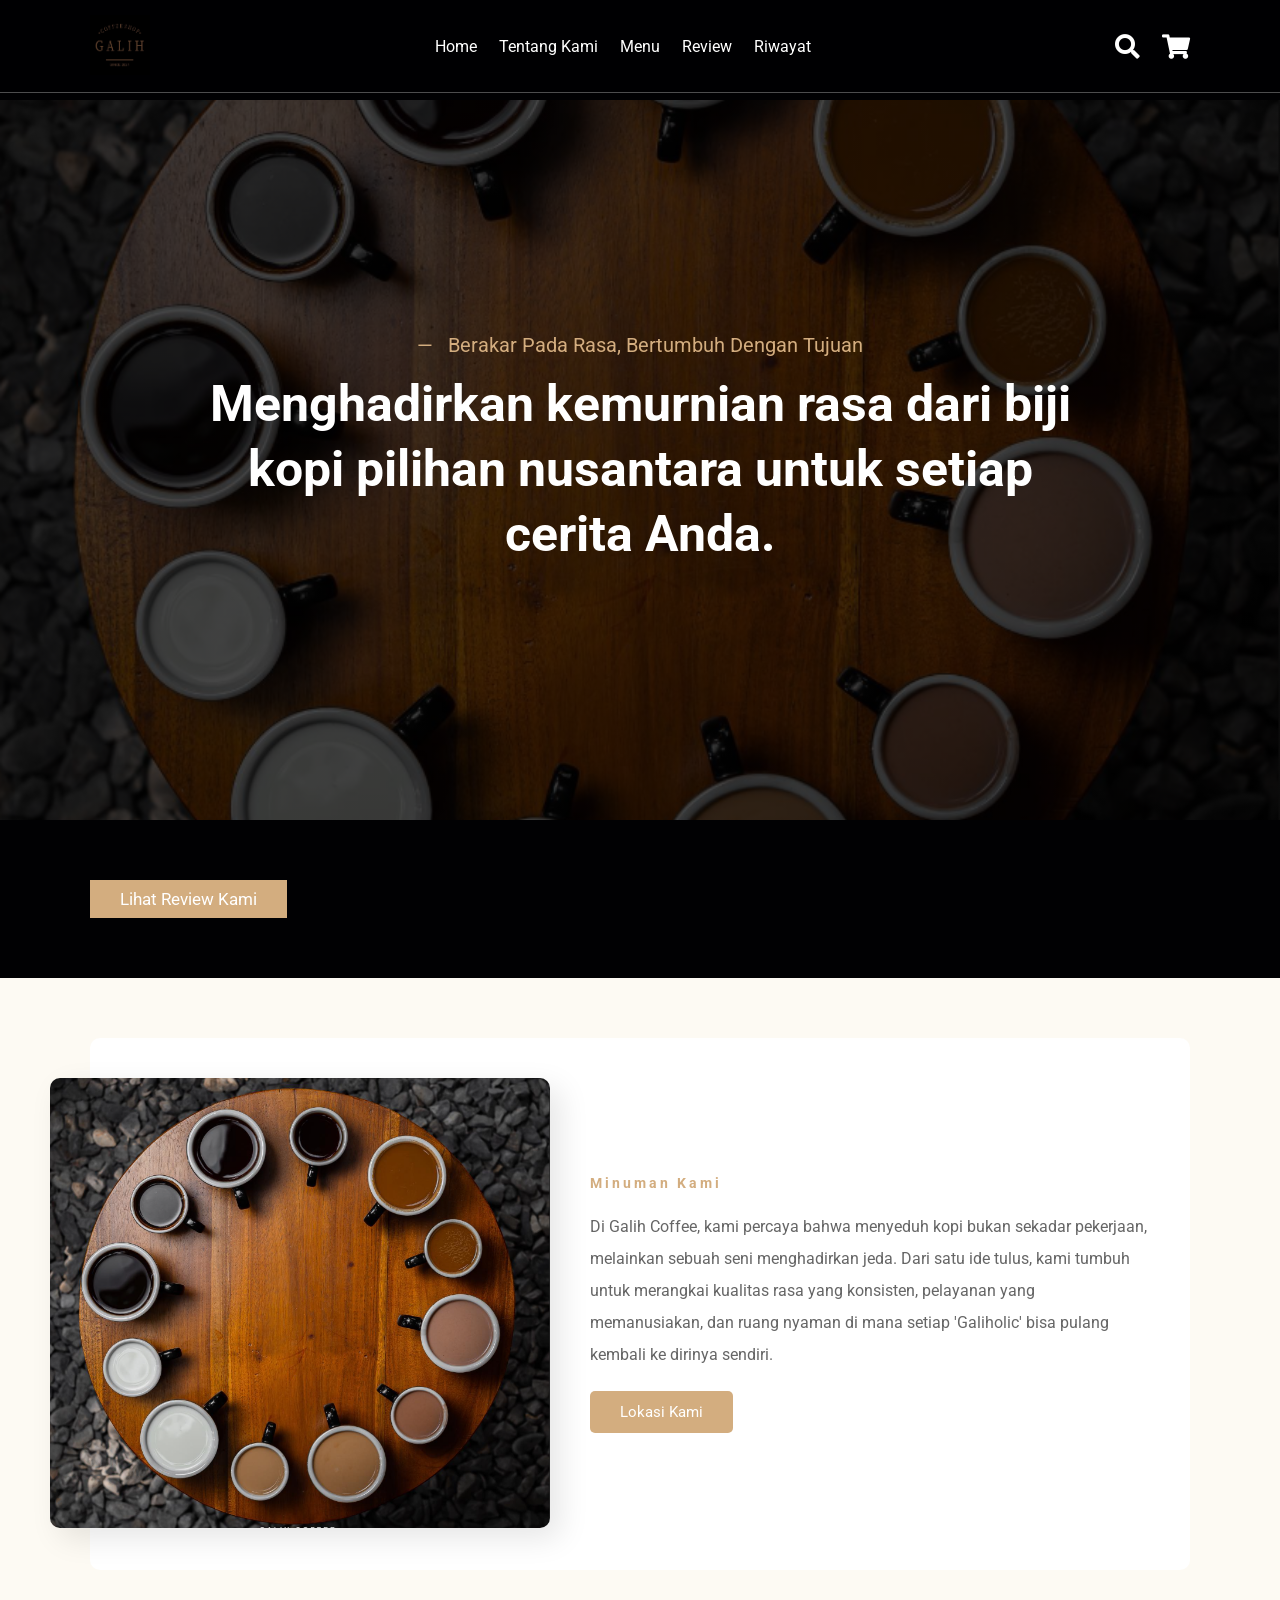
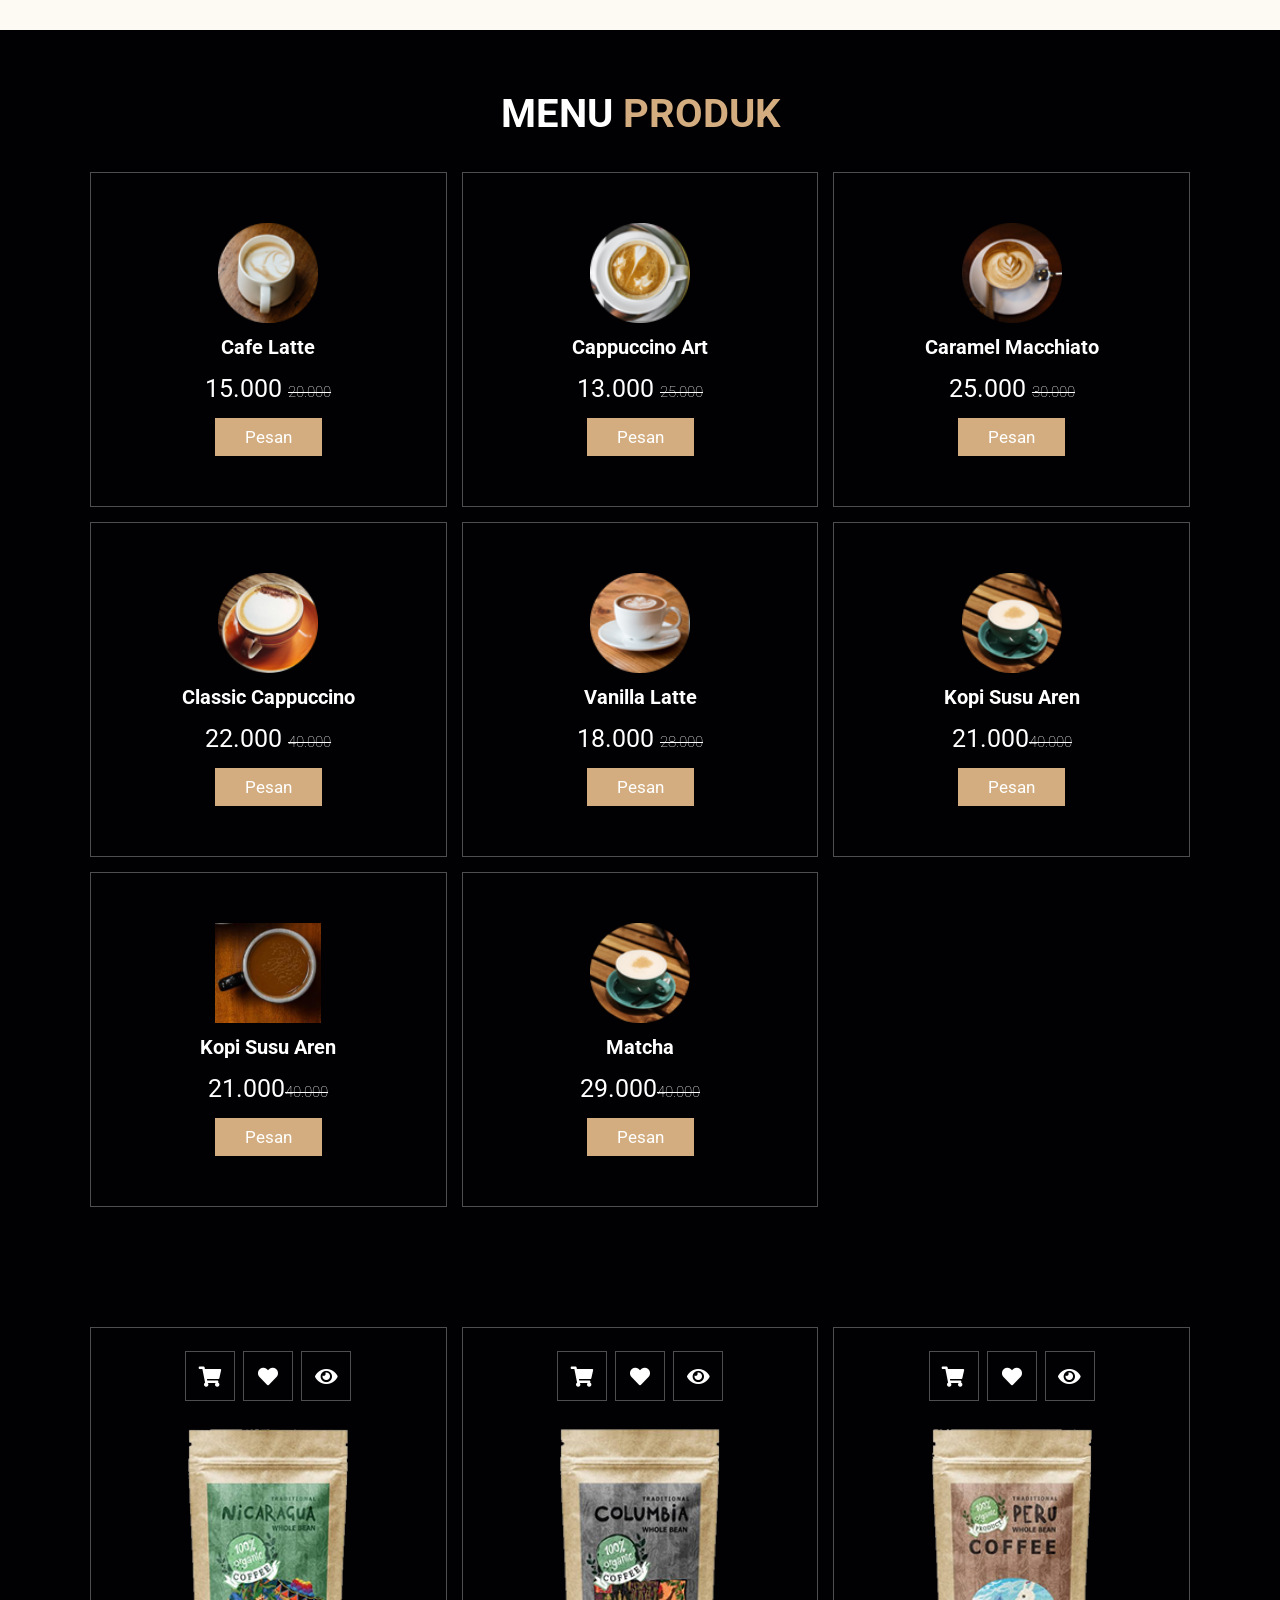
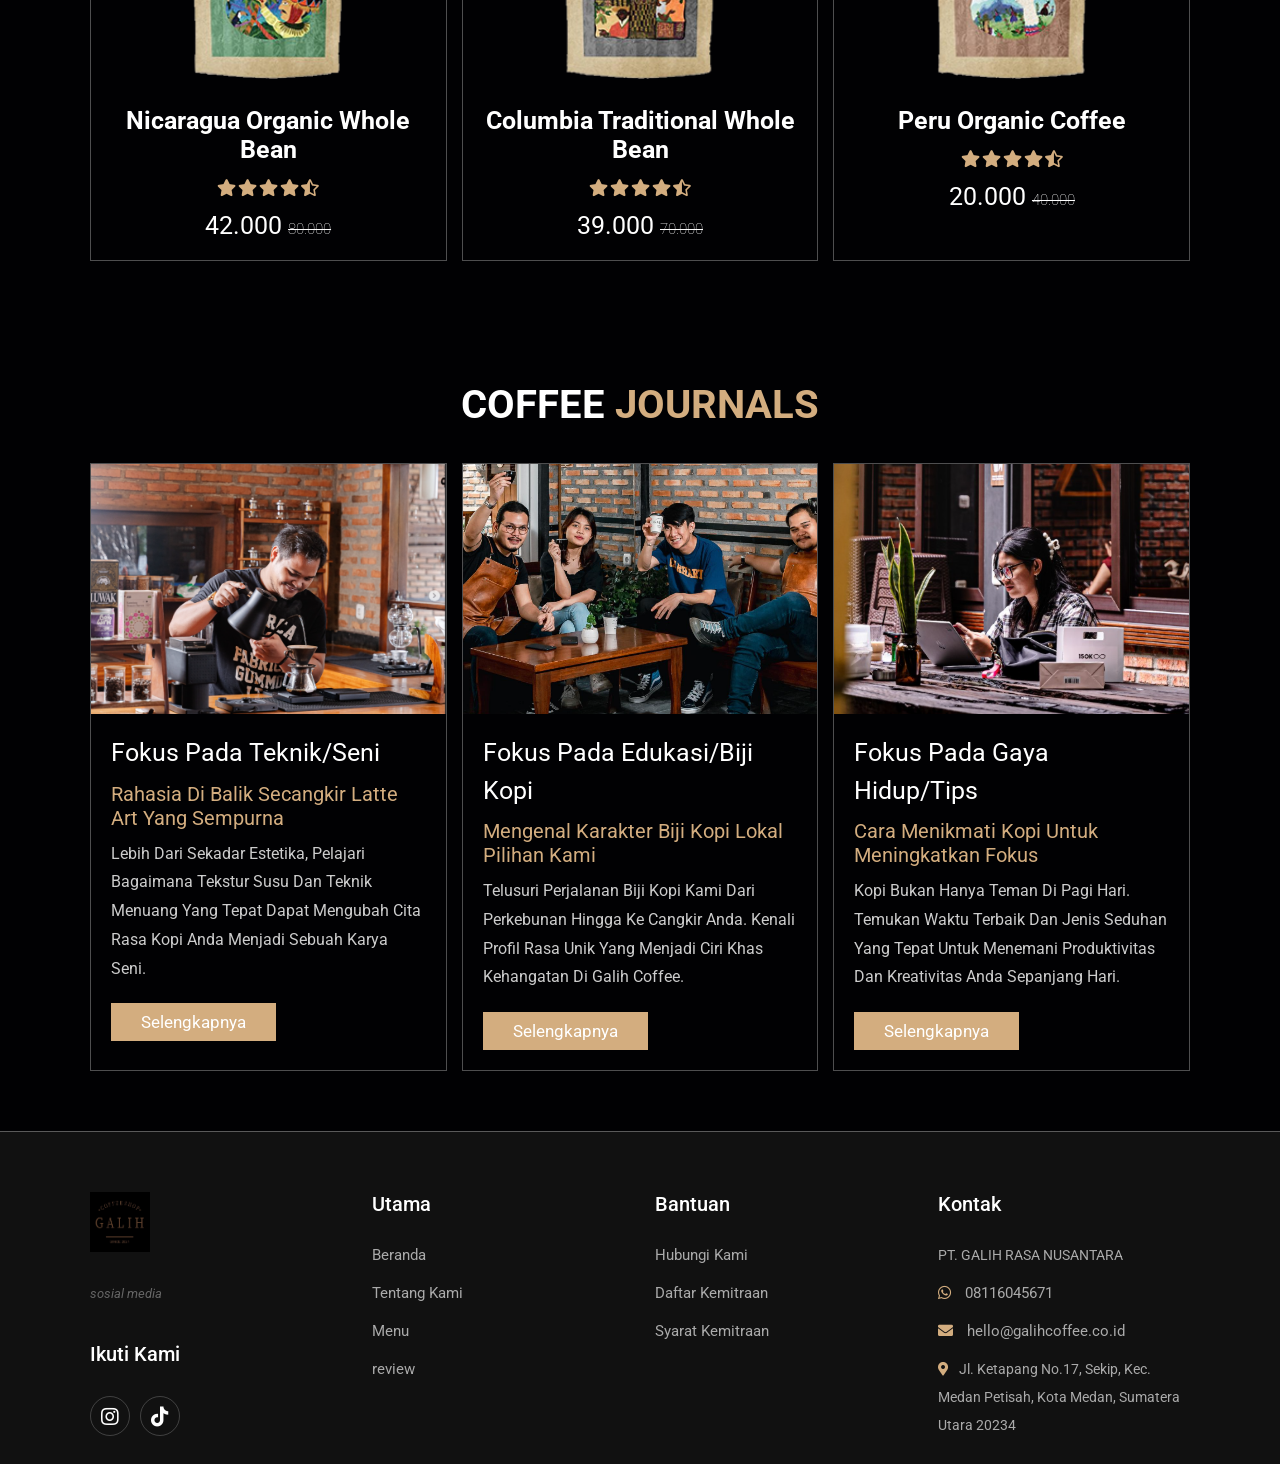
==== commit 680f0223: "perbaikan logika edit tabel kontak dan menu" ====
--- a/menu.html
+++ b/menu.html
@@ -100,56 +100,56 @@
           <img src="img/menu/menu-1.png" alt="" />
           <h3>Cafe Latte</h3>
           <div class="price">15.000 <span>20.000</span></div>
-          <a href="#" class="btn">add to cart</a>
+          <a href="#" class="btn">pesan</a>
         </div>
 
         <div class="box">
           <img src="img/menu/menu-2.png" alt="" />
           <h3>Cappuccino Art</h3>
           <div class="price">13.000 <span>25.000</span></div>
-          <a href="#" class="btn">add to cart</a>
+          <a href="#" class="btn">pesan</a>
         </div>
 
         <div class="box">
           <img src="img/menu/menu-3.png" alt="" />
           <h3>Caramel Macchiato</h3>
           <div class="price">25.000 <span>30.000</span></div>
-          <a href="#" class="btn">add to cart</a>
+          <a href="#" class="btn">pesan</a>
         </div>
 
         <div class="box">
           <img src="img/menu/menu-4.png" alt="" />
           <h3>Classic Cappuccino</h3>
           <div class="price">22.000 <span>40.000</span></div>
-          <a href="#" class="btn">add to cart</a>
+          <a href="#" class="btn">pesan</a>
         </div>
 
         <div class="box">
           <img src="img/menu/menu-5.png" alt="" />
           <h3>Vanilla Latte</h3>
           <div class="price">18.000 <span>28.000</span></div>
-          <a href="#" class="btn">add to cart</a>
+          <a href="#" class="btn">pesan</a>
         </div>
 
         <div class="box">
           <img src="img/menu/menu-6.png" alt="" />
           <h3>Kopi Susu Aren</h3>
           <div class="price">21.000<span>40.000</span></div>
-          <a href="#" class="btn">add to cart</a>
+          <a href="#" class="btn">pesan</a>
         </div>
 
         <div class="box">
           <img src="img/menu/menu-7.png" alt="" />
           <h3>Kopi Susu Aren</h3>
           <div class="price">21.000<span>40.000</span></div>
-          <a href="#" class="btn">add to cart</a>
+          <a href="#" class="btn">pesan</a>
         </div>
 
         <div class="box">
           <img src="img/menu/menu-6.png" alt="" />
           <h3>Matcha</h3>
           <div class="price">29.000<span>40.000</span></div>
-          <a href="#" class="btn">add to cart</a>
+          <a href="#" class="btn">pesan</a>
         </div>
       </section>
 
--- a/css/style.css
+++ b/css/style.css
@@ -1,4 +1,4 @@
-@import url("https://fonts.googleapis.com/css2?family=Roboto:wght@100;300;400;500;700&display=swap");
+@import url("https://fonts.googleapis.com/css2?family=Roboto:wght=100;300;400;500;700&display=swap");
 
 :root {
   --main-color: #d3ad7f;
@@ -86,6 +86,9 @@
   left: 0;
   right: 0;
   z-index: 1000;
+  transition: top 0.4s ease-in-out;
+  backdrop-filter: blur(10px); 
+  background: rgba(1, 1, 3, 0.8); 
 }
 
 .header .logo img {
@@ -119,26 +122,8 @@
   display: none;
 }
 
-
-.header {
-    background: var(--bg);
-    display: flex;
-    align-items: center;
-    justify-content: space-between;
-    padding: 1.5rem 7%;
-    border-bottom: var(--border);
-    position: fixed;
-    top: 0;
-    left: 0;
-    right: 0;
-    z-index: 1000;
-    transition: top 0.4s ease-in-out;
-    backdrop-filter: blur(10px); 
-    background: rgba(1, 1, 3, 0.8); 
-  }
-
 .header.hide {
-    top: -12rem; 
+  top: -12rem; 
 }
 
 .header .search-form {
@@ -153,7 +138,6 @@
   transform: scaleY(0);
   transform-origin: top;
 }
-
 
 .header .search-form.active {
   transform: scaleY(1);
@@ -241,28 +225,10 @@
   background: url(../img/menu/home-img.jpeg) no-repeat;
   background-size: cover;
   background-position: center;
-}
-
-
-.home {
-    padding: 0;
+  padding: 0;
 }
 
 .home .slide {
-    min-height: 100vh;
-    display: flex;
-    align-items: center;
-    background-size: cover !important;
-    background-position: center !important;
-    padding: 2rem 7%;
-}
-
-/* Pengaturan Slider Home */
-.home {
-  padding: 0;
-}
-
-.home .home-slider .slide {
   min-height: 100vh;
   display: flex;
   align-items: center;
@@ -271,6 +237,15 @@
   padding: 2rem 7%;
 }
 
+.home .home-slider .slide {
+  min-height: 100vh;
+  display: flex;
+  align-items: center;
+  background-size: cover !important;
+  background-position: center !important;
+  padding: 2rem 7%;
+}
+
 .home .home-slider .slide .content {
   max-width: 80rem;
 }
@@ -288,31 +263,20 @@
   line-height: 1.8;
 }
 
-/* Mengatur warna dot navigasi di bawah agar terlihat */
 .swiper-pagination-bullet {
   background: #fff;
   height: 1.5rem;
   width: 1.5rem;
+  opacity: 1;
 }
 
 .swiper-pagination-bullet-active {
   background: var(--main-color);
 }
 
-
 .home .slide .content {
-    max-width: 60rem;
-}
-
-/* Mengatur warna dot navigasi agar sesuai tema emas kamu */
-.swiper-pagination-bullet {
-    background: #fff;
-    opacity: 1;
-}
-.swiper-pagination-bullet-active {
-    background: var(--main-color);
-}
-
+  max-width: 60rem;
+}
 
 .home .content {
   max-width: 60rem;
@@ -343,62 +307,49 @@
   flex: 1 1 45rem;
 }
 
-/* --- Tambahan Gaya untuk Halaman Tentang Kami (Hero Section) --- */
-
 .about-hero {
-    min-height: 80vh; 
-    display: flex;
-    align-items: center;
-    justify-content: center;
-    text-align: center;
-    background-size: cover !important;
-    background-position: center !important; 
-    padding: 0 7%;
+  min-height: 80vh; 
+  display: flex;
+  align-items: center;
+  justify-content: center;
+  text-align: center;
+  background-size: cover !important;
+  background-position: center !important; 
+  padding: 0 7%;
 }
 
 .about-hero .content {
-    max-width: 90rem; 
+  max-width: 90rem; 
 }
 
 .about-hero .content .sub-heading {
-    font-size: 2rem;
-    color: var(--main-color); 
-    text-transform: capitalize;
-    font-weight: 400;
-    margin-bottom: 1.5rem;
+  font-size: 2rem;
+  color: var(--main-color); 
+  text-transform: capitalize;
+  font-weight: 400;
+  margin-bottom: 1.5rem;
 }
 
 .about-hero .content .sub-heading span {
-    margin-right: 1rem;
+  margin-right: 1rem;
 }
 
 .about-hero .content .main-heading {
-    font-size: 5rem;
-    color: #fff;
-    line-height: 1.3;
-    text-transform: none; 
-    font-weight: 700;
-}
-
-/* Penyesuaian agar section filosofi di bawahnya tidak terlalu mepet header */
+  font-size: 5rem;
+  color: #fff;
+  line-height: 1.3;
+  text-transform: none; 
+  font-weight: 700;
+}
+
 .about-philosophy {
-    padding-top: 5rem;
-}
-
-/* --- Responsif untuk HP --- */
-@media (max-width: 768px) {
-    .about-hero {
-        min-height: 60vh;
-    }
-    
-    .about-hero .content .main-heading {
-        font-size: 3.5rem;
-    }
+  padding-top: 5rem;
 }
 
 .about .row .image img {
   width: 100%;
 }
+
 .about .row .content {
   flex: 1 1 45rem;
   padding: 2rem;
@@ -661,12 +612,11 @@
   background: var(--black);
   text-align: center;
 }
-/* --- Footer Baru Galih Coffee --- */
 
 .footer-new {
   background: #111; 
   padding: 5rem 7% 2rem;
-  border-top: 0.1rem solid rgba(255, 255, 255, 0.1);
+  border-top: var(--border);
 }
 
 .footer-new .box-container {
@@ -676,7 +626,6 @@
   align-items: start;
 }
 
-/* Styling Judul Kolom */
 .footer-new .box h3 {
   font-size: 2rem;
   color: #fff;
@@ -685,7 +634,6 @@
   font-weight: 500;
 }
 
-/* Styling Link Navigasi */
 .footer-new .box a {
   display: block;
   font-size: 1.5rem;
@@ -700,7 +648,6 @@
   padding-left: 0.5rem; 
 }
 
-/* Styling Teks Paragraf */
 .footer-new .box p {
   font-size: 1.4rem;
   color: #aaa;
@@ -709,7 +656,6 @@
   text-transform: none;
 }
 
-/* Bagian Logo & Social Media */
 .footer-new .main-info .logo img {
   height: 6rem;
   margin-bottom: 1rem;
@@ -747,13 +693,11 @@
   padding-left: 0; 
 }
 
-/* Info Kontak */
 .footer-new .contact-info i {
   color: var(--main-color);
   margin-right: 1rem;
 }
 
-/* Bagian Credit/Copyright */
 .footer-new .credit {
   text-align: center;
   margin-top: 5rem;
@@ -768,22 +712,6 @@
   color: var(--main-color);
 }
 
-/* --- Responsif untuk HP --- */
-@media (max-width: 768px) {
-  .footer-new {
-    text-align: left;
-  }
-  
-  .footer-new .box-container {
-    grid-template-columns: 1fr; 
-    gap: 2rem;
-  }
-
-  .footer-new .main-info .share {
-    justify-content: flex-start;
-  }
-}
-
 .footer .share {
   padding: 1rem 0;
 }
@@ -833,138 +761,262 @@
   color: var(--main-color);
 }
 
-
-.footer-new {
-    background: #111;
-    padding: 5rem 7% 2rem;
-    border-top: var(--border);
-}
-
-.footer-new .box-container {
-    display: grid;
-    grid-template-columns: repeat(auto-fit, minmax(20rem, 1fr));
-    gap: 3rem;
-}
-
-
-
-/* Styling Galeri Behind the Brew */
 .behind-brew .gallery {
-    display: grid;
-    grid-template-columns: repeat(auto-fit, minmax(20rem, 1fr));
-    gap: 1.5rem;
+  display: grid;
+  grid-template-columns: repeat(auto-fit, minmax(20rem, 1fr));
+  gap: 1.5rem;
 }
 
 .behind-brew .gallery .gallery-item {
-    position: relative;
-    overflow: hidden;
-    display: block;
-    height: 25rem;
-    border-radius: 0.5rem;
+  position: relative;
+  overflow: hidden;
+  display: block;
+  height: 25rem;
+  border-radius: 0.5rem;
 }
 
 .behind-brew .gallery .gallery-item img {
-    width: 100%;
-    height: 100%;
-    object-fit: cover;
-    transition: transform 0.3s ease;
-}
-
-/* Efek Overlay Ikon Instagram saat di-hover */
+  width: 100%;
+  height: 100%;
+  object-fit: cover;
+  transition: transform 0.3s ease;
+}
+
 .behind-brew .gallery .gallery-item .overlay {
-    position: absolute;
-    top: 0; left: 0;
-    width: 100%; height: 100%;
-    background: rgba(0, 0, 0, 0.4);
-    display: flex;
-    align-items: center;
-    justify-content: center;
-    opacity: 0;
-    transition: 0.3s;
+  position: absolute;
+  top: 0; left: 0;
+  width: 100%; height: 100%;
+  background: rgba(0, 0, 0, 0.4);
+  display: flex;
+  align-items: center;
+  justify-content: center;
+  opacity: 0;
+  transition: 0.3s;
 }
 
 .behind-brew .gallery .gallery-item .overlay i {
-    color: #fff;
-    font-size: 4rem;
+  color: #fff;
+  font-size: 4rem;
 }
 
 .behind-brew .gallery .gallery-item:hover .overlay {
-    opacity: 1;
+  opacity: 1;
 }
 
 .behind-brew .gallery .gallery-item:hover img {
-    transform: scale(1.1);
-}
-
-/* --- Styling Cerita Kami (About Page) --- */
+  transform: scale(1.1);
+}
+
+.behind-brew .gallery img {
+  width: 100%;
+  height: 25rem;
+  object-fit: cover;
+  border-radius: 0.5rem;
+  filter: grayscale(20%);
+}
+
+.behind-brew .gallery img:hover {
+  filter: grayscale(0%);
+  transform: scale(1.02);
+}
+
 .our-story {
-    padding: 8rem 7%;
-    background: #fff; 
+  padding: 8rem 7%;
+  background: #fff; 
 }
 
 .our-story .story-container {
-    display: flex;
-    justify-content: space-between;
-    align-items: flex-start;
-    gap: 5rem;
-    max-width: 1200px;
-    margin: 0 auto;
+  display: flex;
+  justify-content: space-between;
+  align-items: flex-start;
+  gap: 5rem;
+  max-width: 1200px;
+  margin: 0 auto;
 }
 
 .our-story .story-title {
-    flex: 1;
+  flex: 1;
 }
 
 .our-story .story-title .label {
-    color: var(--main-color);
-    font-size: 1.4rem;
-    font-weight: 600;
-    letter-spacing: 2px;
+  color: var(--main-color);
+  font-size: 1.4rem;
+  font-weight: 600;
+  letter-spacing: 2px;
 }
 
 .our-story .story-title h2 {
-    font-size: 4rem;
-    color: #13131a;
-    margin-top: 1.5rem;
-    text-transform: none; 
+  font-size: 4rem;
+  color: #13131a;
+  margin-top: 1.5rem;
+  text-transform: none; 
 }
 
 .our-story .story-text {
-    flex: 1.5;
+  flex: 1.5;
 }
 
 .our-story .story-text p {
-    font-size: 1.8rem;
-    color: #444;
-    line-height: 1.8;
-    text-align: justify;
-    text-transform: none;
-}
-
-
-/* Responsif untuk layar HP */
-@media (max-width: 768px) {
-    .our-story .story-container {
-        flex-direction: column;
-        gap: 2rem;
-    }
-    
-    .our-story .story-title h2 {
-        font-size: 3rem;
-    }
-}
-
-
-/* media queries  */
+  font-size: 1.8rem;
+  color: #444;
+  line-height: 1.8;
+  text-align: justify;
+  text-transform: none;
+}
+
+section {
+  padding: 6rem 7%;
+}
+
+.sub-heading {
+  text-align: center;
+  font-size: 1.6rem;
+  color: #aaa;
+  margin-top: -2rem;
+  margin-bottom: 4rem;
+  text-transform: none;
+}
+
+.see-goodness {
+  background: #fdfaf3; 
+}
+
+.see-goodness .row {
+  display: flex;
+  align-items: center;
+  background: #fff;
+  padding: 4rem;
+  position: relative;
+  border-radius: 1rem;
+}
+
+.see-goodness .image-container {
+  flex: 1 1 40rem;
+  margin-left: -8rem; 
+}
+
+.see-goodness .image-container img {
+  width: 100%;
+  height: 45rem;
+  object-fit: cover;
+  border-radius: 1rem;
+  box-shadow: 10px 10px 30px rgba(0,0,0,0.1);
+}
+
+.see-goodness .content {
+  flex: 1 1 50rem;
+  padding-left: 4rem;
+}
+
+.see-goodness .content .story-title {
+  font-size: 1.4rem;
+  color: var(--main-color);
+  letter-spacing: 0.3rem;
+}
+
+.see-goodness .content .main-title {
+  font-size: 4.5rem;
+  color: var(--black);
+  padding: 1rem 0;
+  text-transform: none;
+}
+
+.see-goodness .content p {
+  font-size: 1.6rem;
+  color: #666;
+  line-height: 2;
+  text-transform: none;
+  margin-bottom: 2rem;
+}
+
+.btn-clean {
+  display: inline-block;
+  padding: 1.2rem 3rem;
+  background: var(--main-color);
+  color: #fff;
+  font-size: 1.5rem;
+  border-radius: 0.5rem;
+}
+
+.special .box-container {
+  display: grid;
+  grid-template-columns: repeat(auto-fit, minmax(30rem, 1fr));
+  gap: 2rem;
+}
+
+.special .box-container .box img {
+  width: 100%;
+  border-radius: 1rem;
+  transition: 0.3s;
+}
+
+.special .box-container .box img:hover {
+  transform: translateY(-1rem);
+}
+
+.news .title-row {
+  display: flex;
+  justify-content: space-between;
+  align-items: center;
+  margin-bottom: 3rem;
+}
+
+.news .see-all {
+  font-size: 1.6rem;
+  color: var(--main-color);
+  font-weight: 500;
+}
+
+.news .box-container {
+  display: grid;
+  grid-template-columns: repeat(auto-fit, minmax(30rem, 1fr));
+  gap: 2.5rem;
+}
+
+.news .box {
+  background: var(--black);
+  padding: 2rem;
+  border-radius: 1rem;
+  border: var(--border);
+}
+
+.news .box img {
+  width: 100%;
+  height: 20rem;
+  object-fit: cover;
+  border-radius: 0.5rem;
+  margin-bottom: 1.5rem;
+}
+
+.news .box h3 {
+  font-size: 2rem;
+  color: #fff;
+  text-transform: none;
+}
+
+.news .box p {
+  font-size: 1.4rem;
+  color: #ccc;
+  padding: 1rem 0;
+  line-height: 1.8;
+}
+
+.btn-news {
+  font-size: 1.4rem;
+  color: var(--main-color);
+  font-weight: bold;
+}
+
+/* ==========================================================================
+   MEDIA QUERIES (RESPONSIVE)
+   ========================================================================== */
 @media (max-width: 991px) {
   html {
     font-size: 55%;
   }
-
   .header {
     padding: 1.5rem 2rem;
   }
-
   section {
     padding: 2rem;
   }
@@ -974,7 +1026,6 @@
   #menu-btn {
     display: inline-block;
   }
-
   .header .navbar {
     position: absolute;
     top: 100%;
@@ -983,11 +1034,9 @@
     width: 30rem;
     height: calc(100vh - 9.5rem);
   }
-
   .header .navbar.active {
     right: 0;
   }
-
   .header .navbar a {
     color: var(--black);
     display: block;
@@ -995,24 +1044,43 @@
     padding: 0.5rem;
     font-size: 2rem;
   }
-
   .header .search-form {
     width: 90%;
     right: 2rem;
   }
-
   .home {
     background-position: left;
     justify-content: center;
     text-align: center;
   }
-
   .home .content h3 {
     font-size: 4.5rem;
   }
-
   .home .content p {
     font-size: 1.5rem;
+  }
+  .about-hero {
+    min-height: 60vh;
+  }
+  .about-hero .content .main-heading {
+    font-size: 3.5rem;
+  }
+  .footer-new {
+    text-align: left;
+  }
+  .footer-new .box-container {
+    grid-template-columns: 1fr; 
+    gap: 2rem;
+  }
+  .footer-new .main-info .share {
+    justify-content: flex-start;
+  }
+  .our-story .story-container {
+    flex-direction: column;
+    gap: 2rem;
+  }
+  .our-story .story-title h2 {
+    font-size: 3rem;
   }
 }
 
@@ -1022,190 +1090,132 @@
   }
 }
 
-
-
-section {
-    padding: 6rem 7%;
-}
-
-.sub-heading {
+@media (max-width: 320px) {
+  .see-goodness .row {
+    flex-direction: column;
+    padding: 2rem;
+  }
+  .see-goodness .image-container {
+    margin-left: 0;
+    margin-bottom: 3rem;
+  }
+  .see-goodness .content {
+    padding-left: 0;
     text-align: center;
-    font-size: 1.6rem;
-    color: #aaa;
-    margin-top: -2rem;
-    margin-bottom: 4rem;
-    text-transform: none;
-}
-
-
-.see-goodness {
-    background: #fdfaf3; 
-}
-
-.see-goodness .row {
-    display: flex;
-    align-items: center;
-    background: #fff;
-    padding: 4rem;
-    position: relative;
-    border-radius: 1rem;
-}
-
-.see-goodness .image-container {
-    flex: 1 1 40rem;
-    margin-left: -8rem; 
-}
-
-.see-goodness .image-container img {
-    width: 100%;
-    height: 45rem;
-    object-fit: cover;
-    border-radius: 1rem;
-    box-shadow: 10px 10px 30px rgba(0,0,0,0.1);
-}
-
-.see-goodness .content {
-    flex: 1 1 50rem;
-    padding-left: 4rem;
-}
-
-.see-goodness .content .story-title {
-    font-size: 1.4rem;
-    color: var(--main-color);
-    letter-spacing: 0.3rem;
-}
-
-.see-goodness .content .main-title {
-    font-size: 4.5rem;
-    color: var(--black);
-    padding: 1rem 0;
-    text-transform: none;
-}
-
-.see-goodness .content p {
-    font-size: 1.6rem;
-    color: #666;
-    line-height: 2;
-    text-transform: none;
-    margin-bottom: 2rem;
-}
-
-.btn-clean {
-    display: inline-block;
-    padding: 1.2rem 3rem;
-    background: var(--main-color);
-    color: #fff;
-    font-size: 1.5rem;
-    border-radius: 0.5rem;
-}
-
-
-.special .box-container {
-    display: grid;
-    grid-template-columns: repeat(auto-fit, minmax(30rem, 1fr));
-    gap: 2rem;
-}
-
-.special .box-container .box img {
-    width: 100%;
-    border-radius: 1rem;
-    transition: 0.3s;
-}
-
-.special .box-container .box img:hover {
-    transform: translateY(-1rem);
-}
-
-
-.news .title-row {
-    display: flex;
-    justify-content: space-between;
-    align-items: center;
-    margin-bottom: 3rem;
-}
-
-.news .see-all {
-    font-size: 1.6rem;
-    color: var(--main-color);
-    font-weight: 500;
-}
-
-.news .box-container {
-    display: grid;
-    grid-template-columns: repeat(auto-fit, minmax(30rem, 1fr));
-    gap: 2.5rem;
-}
-
-.news .box {
-    background: var(--black);
-    padding: 2rem;
-    border-radius: 1rem;
-    border: var(--border);
-}
-
-.news .box img {
-    width: 100%;
-    height: 20rem;
-    object-fit: cover;
-    border-radius: 0.5rem;
-    margin-bottom: 1.5rem;
-}
-
-.news .box h3 {
-    font-size: 2rem;
-    color: #fff;
-    text-transform: none;
-}
-
-.news .box p {
-    font-size: 1.4rem;
-    color: #ccc;
-    padding: 1rem 0;
-    line-height: 1.8;
-}
-
-.btn-news {
-    font-size: 1.4rem;
-    color: var(--main-color);
-    font-weight: bold;
-}
-
-
-.behind-brew .gallery {
-    display: grid;
-    grid-template-columns: repeat(auto-fit, minmax(20rem, 1fr));
-    gap: 1.5rem;
-}
-
-.behind-brew .gallery img {
-    width: 100%;
-    height: 25rem;
-    object-fit: cover;
-    border-radius: 0.5rem;
-    filter: grayscale(20%);
-}
-
-.behind-brew .gallery img:hover {
-    filter: grayscale(0%);
-    transform: scale(1.02);
-}
-
-/* --- Responsif Mobile --- */
-@media (max-width: 320px) {
-    .see-goodness .row {
-        flex-direction: column;
-        padding: 2rem;
-    }
-    .see-goodness .image-container {
-        margin-left: 0;
-        margin-bottom: 3rem;
-    }
-    .see-goodness .content {
-        padding-left: 0;
-        text-align: center;
-    }
-    .news .title-row {
-        flex-direction: column;
-        gap: 1rem;
-    }
+  }
+  .news .title-row {
+    flex-direction: column;
+    gap: 1rem;
+  }
+}
+
+/* ==========================================================================
+   ADDED SYSTEM: STYLING KHUSUS HALAMAN RIWAYAT KONTAK & PESANAN
+   ========================================================================== */
+.riwayat-section {
+  padding: 2rem 7%;
+  min-height: 80vh;
+}
+
+.riwayat-container {
+  max-width: 1000px;
+  margin: 0 auto;
+  background: #fff;
+  padding: 3rem;
+  border-radius: .5rem;
+  box-shadow: 0 .5rem 1rem rgba(0,0,0,.1);
+}
+
+.riwayat-container h2 {
+  font-size: 2.5rem;
+  color: #13131a;
+  margin-bottom: 1rem;
+  border-bottom: 2px solid #d3ad7f;
+  padding-bottom: 1rem;
+}
+
+.toolbar {
+  display: flex;
+  justify-content: space-between;
+  align-items: center;
+  margin-bottom: 1.5rem;
+  font-size: 1.6rem;
+  color: #666;
+}
+
+.table-responsive {
+  overflow-x: auto;
+  margin-top: 1rem;
+}
+
+.data-table {
+  width: 100%;
+  border-collapse: collapse;
+  font-size: 1.4rem;
+  text-align: left;
+}
+
+.data-table th {
+  background: #13131a;
+  color: #fff;
+  padding: 1.2rem;
+  font-weight: 600;
+}
+
+.data-table td {
+  padding: 1.2rem;
+  border-bottom: 1px solid #eee;
+  color: #333;
+}
+
+.data-table tr:hover {
+  background-color: #f9f9f9;
+}
+
+.btn-action {
+  padding: .5rem 1rem;
+  font-size: 1.2rem;
+  color: #fff;
+  cursor: pointer;
+  border: none;
+  border-radius: .3rem;
+  margin-right: .5rem;
+}
+
+.btn-edit { 
+  background: #d3ad7f; 
+}
+
+.btn-edit:hover { 
+  background: #b8956c; 
+}
+
+.btn-hapus { 
+  background: #ff4d4d; 
+}
+
+.btn-hapus:hover { 
+  background: #cc0000; 
+}
+
+.btn-clear {
+  padding: .6rem 1.5rem;
+  font-size: 1.4rem;
+  color: #fff;
+  background: #ff0000;
+  cursor: pointer;
+  border-radius: .5rem;
+  border: none;
+}
+
+.btn-clear:hover { 
+  background: #0c0101; 
+}
+
+.empty-state {
+  text-align: center;
+  padding: 3rem;
+  font-size: 1.6rem;
+  color: #666;
+  font-style: italic;
 }
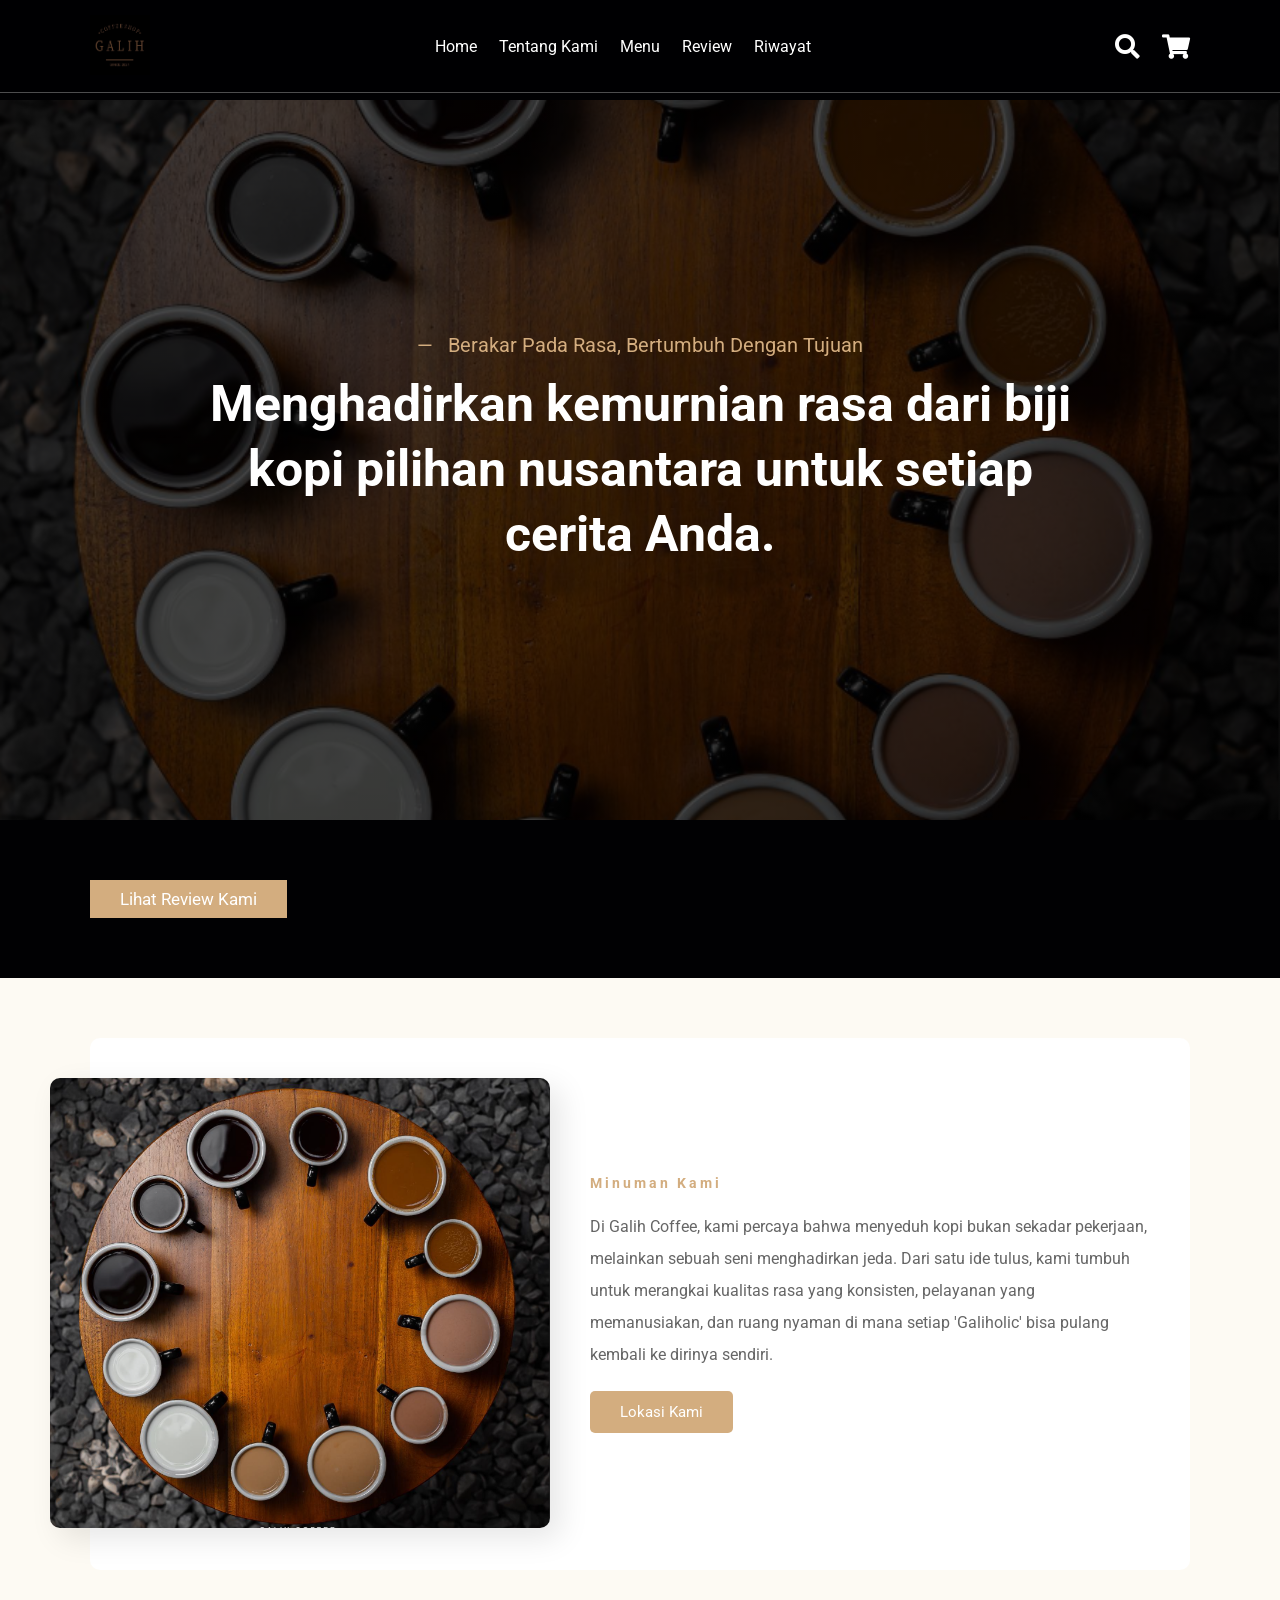
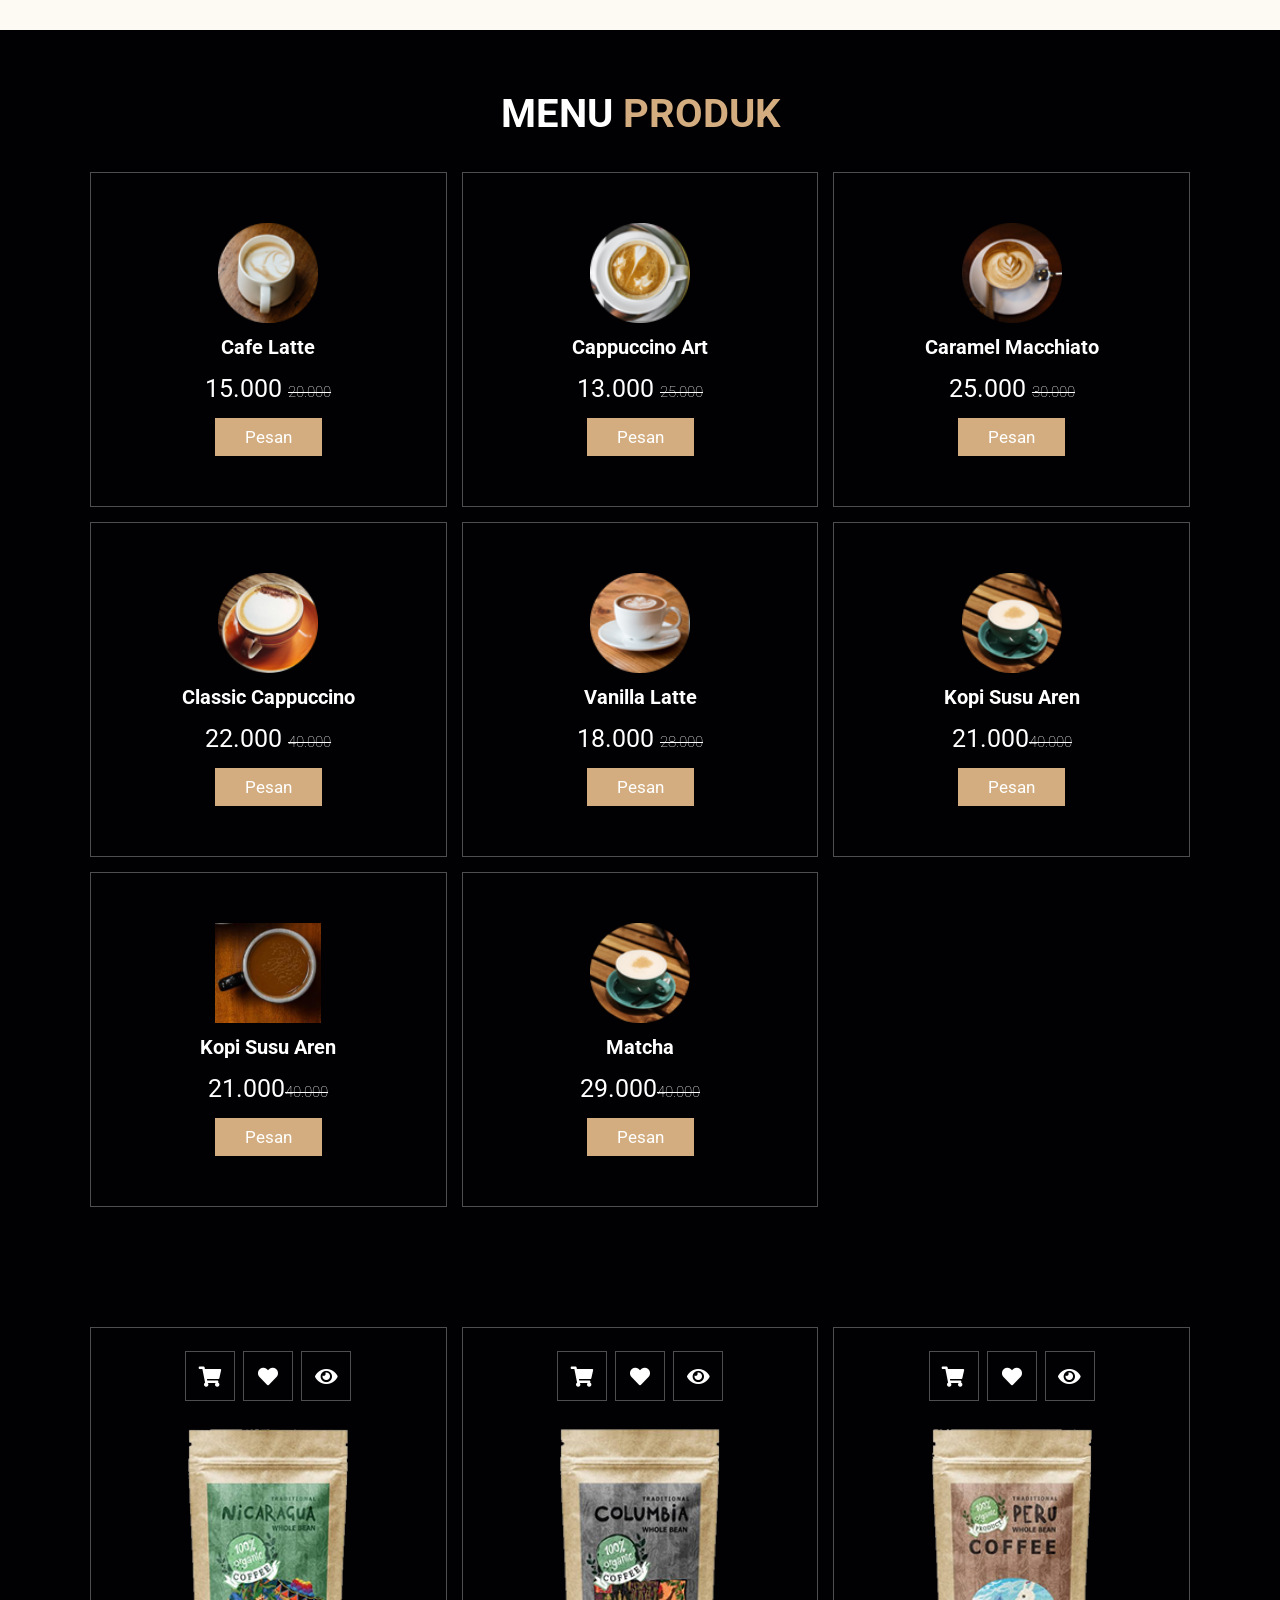
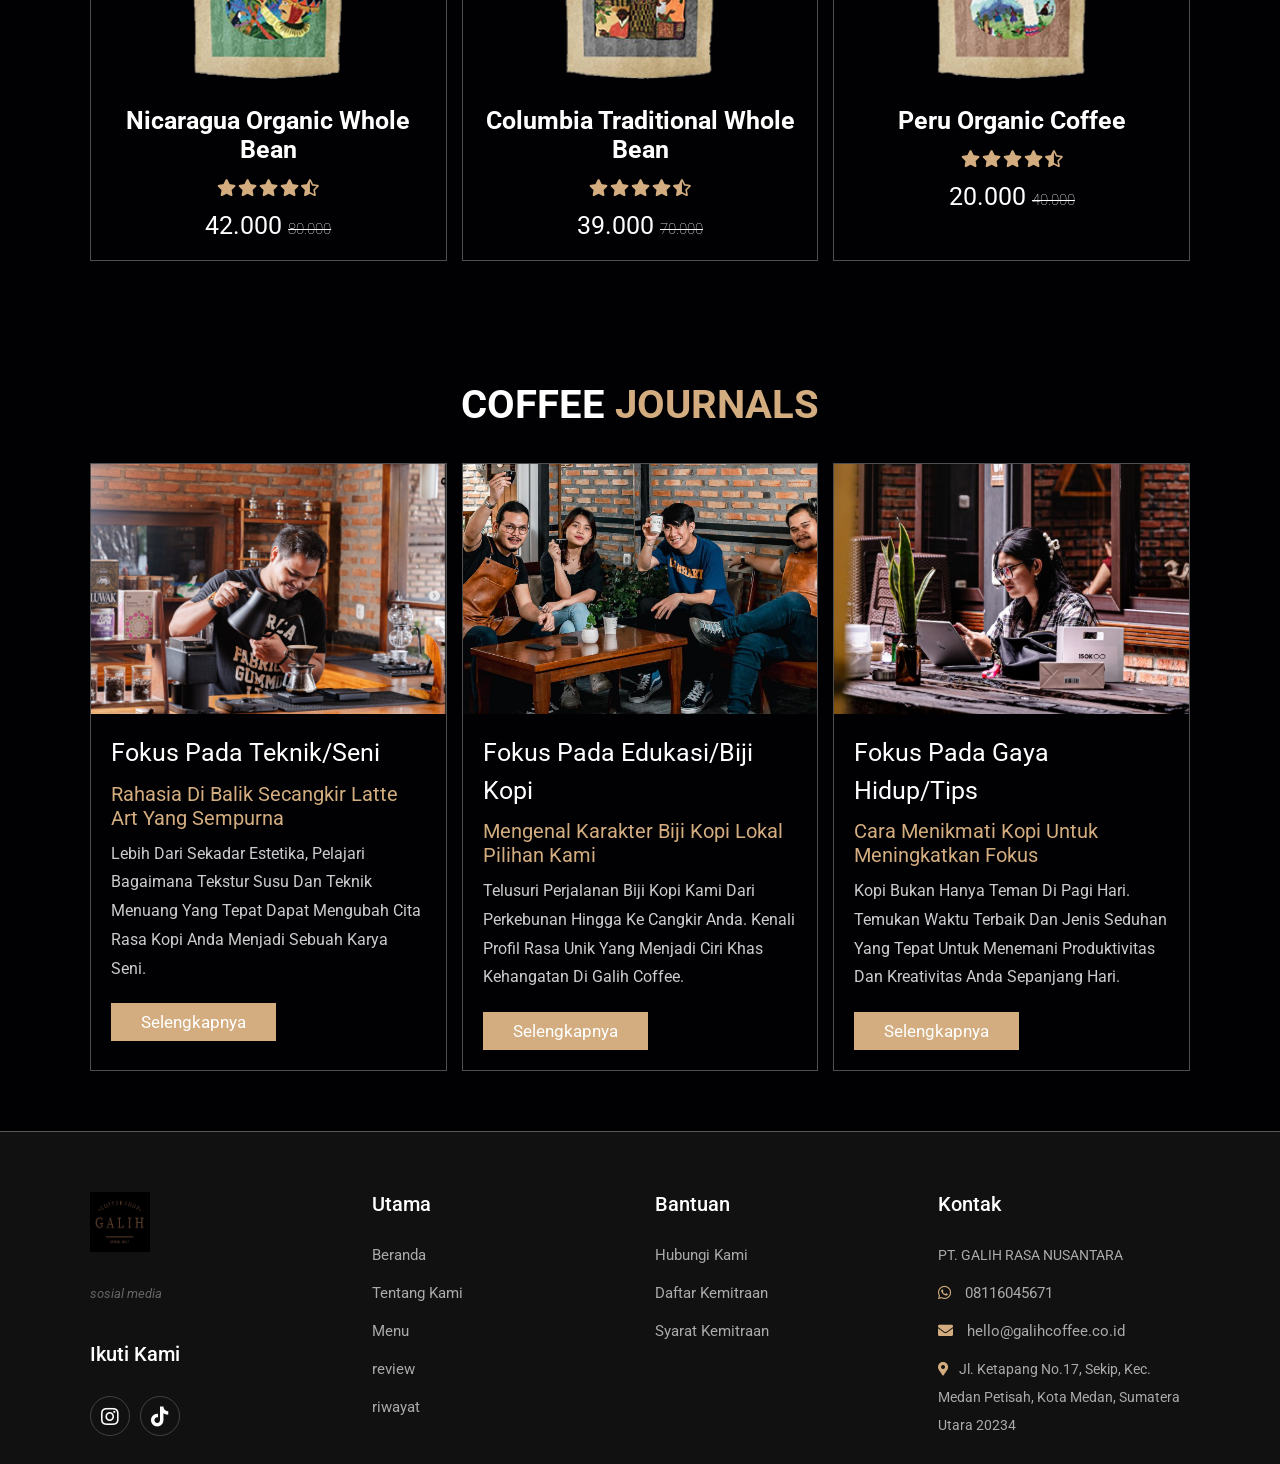
==== commit 4623d95c: "meambahkan class "bok"" ====
--- a/menu.html
+++ b/menu.html
@@ -17,6 +17,7 @@
             <a href="review.html">review</a>
             <a href="riwayat.html">riwayat</a>
         </nav>
+
       <div class="icons">
         <div class="fas fa-search" id="search-btn"></div>
         <div class="fas fa-shopping-cart" id="cart-btn"></div>
@@ -37,6 +38,7 @@
             <div class="price">15.000</div>
           </div>
         </div>
+
         <div class="cart-item">
           <span class="fas fa-times"></span>
           <img src="img/menu/menu-2.png" alt="" />
@@ -45,6 +47,7 @@
             <div class="price">13.000</div>
           </div>
         </div>
+
         <div class="cart-item">
           <span class="fas fa-times"></span>
           <img src="img/menu/menu-3.png" alt="" />
@@ -53,6 +56,7 @@
             <div class="price">25.000</div>
           </div>
         </div>
+
         <div class="cart-item">
           <span class="fas fa-times"></span>
           <img src="img/menu/menu-4.png" alt="" />
@@ -61,6 +65,7 @@
             <div class="price">22.000</div>
           </div>
         </div>
+
         <a href="#" class="btn">checkout now</a>
       </div>
     </header>
@@ -206,6 +211,7 @@
             <a href="#" class="fas fa-heart"></a>
             <a href="#" class="fas fa-eye"></a>
           </div>
+
           <div class="image">
             <img src="img/menu/product-3.png" alt="" />
           </div>
@@ -292,6 +298,7 @@
             <a href="tentang-kami.html">Tentang Kami</a>
             <a href="menu.html">Menu</a>
             <a href="review.html">review</a>
+            <a href="riwayat.html">riwayat</a>
         </div>
 
         <div class="box">
